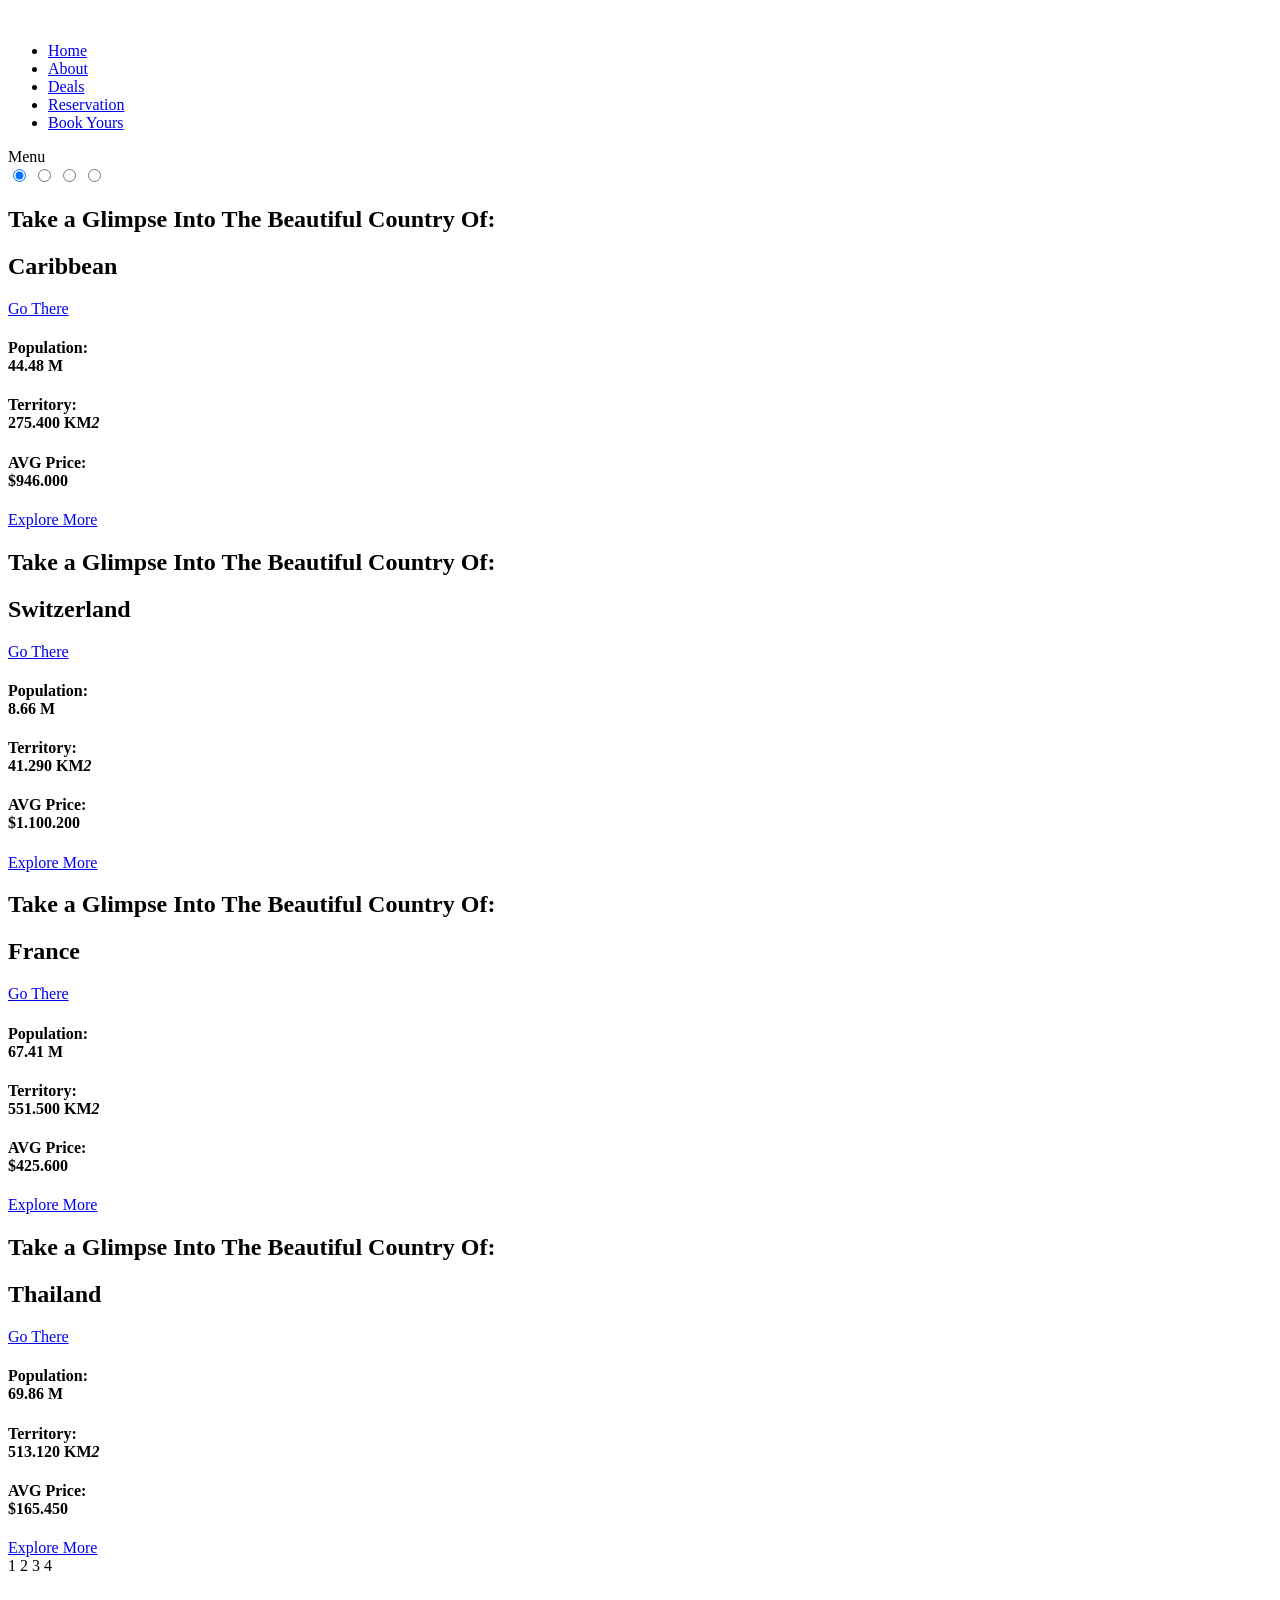
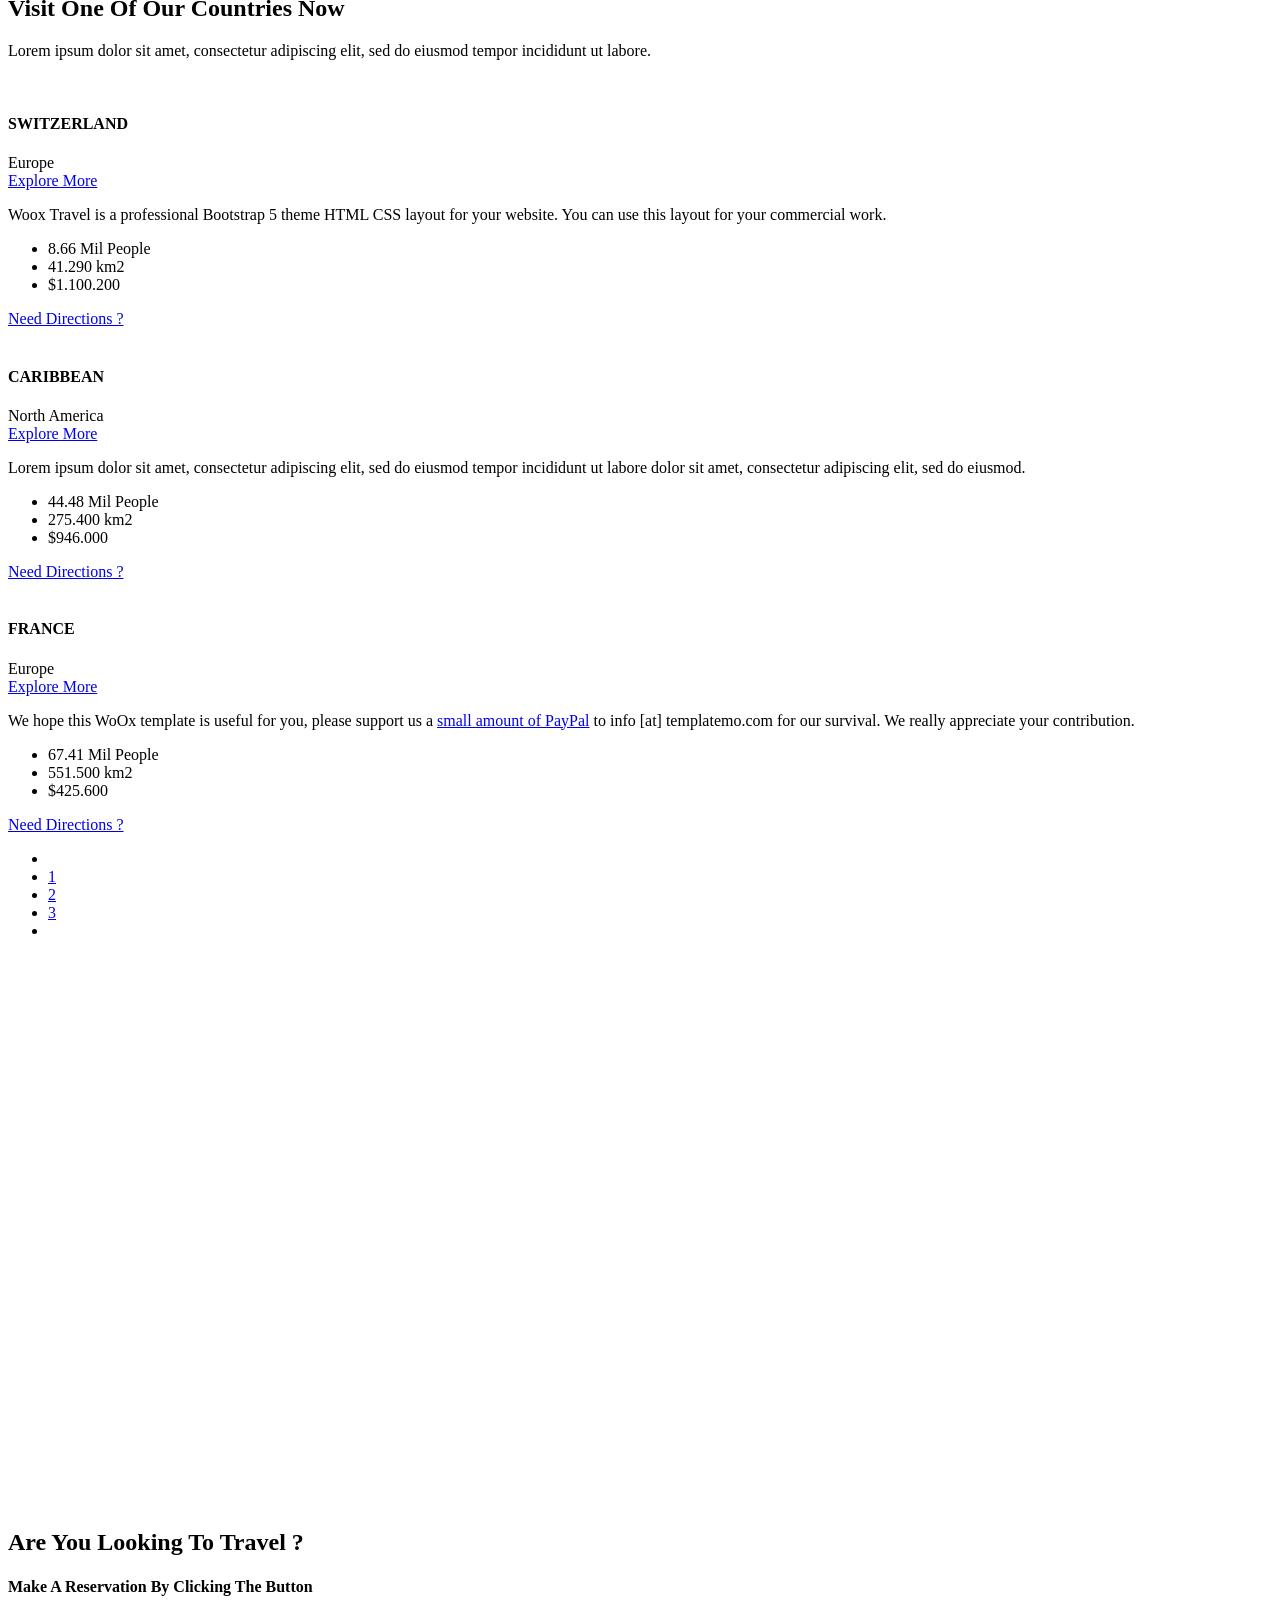
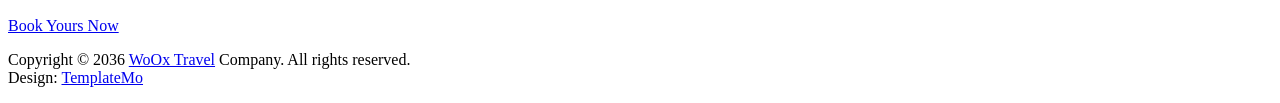
==== index.html @ 887ef24f "Add files via upload" ====
<!DOCTYPE html>
<html lang="en">

  <head>

    <meta charset="utf-8">
    <meta name="viewport" content="width=device-width, initial-scale=1, shrink-to-fit=no">

    <link href="https://fonts.googleapis.com/css2?family=Poppins:wght@100;200;300;400;500;600;700;800;900&display=swap" rel="stylesheet">

    <title>WoOx Travel Bootstrap 5 Theme</title>

    <!-- Bootstrap core CSS -->
    <link href="vendor/bootstrap/css/bootstrap.min.css" rel="stylesheet">

    <!-- Additional CSS Files -->
    <link rel="stylesheet" href="assets/css/fontawesome.css">
    <link rel="stylesheet" href="assets/css/templatemo-woox-travel.css">
    <link rel="stylesheet" href="assets/css/owl.css">
    <link rel="stylesheet" href="assets/css/animate.css">
    <link rel="stylesheet"href="https://unpkg.com/swiper@7/swiper-bundle.min.css"/>
<!--

TemplateMo 580 Woox Travel

https://templatemo.com/tm-580-woox-travel

-->

  </head>

<body>

  <!-- ***** Preloader Start ***** -->
  <div id="js-preloader" class="js-preloader">
    <div class="preloader-inner">
      <span class="dot"></span>
      <div class="dots">
        <span></span>
        <span></span>
        <span></span>
      </div>
    </div>
  </div>
  <!-- ***** Preloader End ***** -->

  <!-- ***** Header Area Start ***** -->
  <header class="header-area header-sticky">
    <div class="container">
        <div class="row">
            <div class="col-12">
                <nav class="main-nav">
                    <!-- ***** Logo Start ***** -->
                    <a href="index.html" class="logo">
                        <img src="assets/images/logo.png" alt="">
                    </a>
                    <!-- ***** Logo End ***** -->
                    <!-- ***** Menu Start ***** -->
                    <ul class="nav">
                        <li><a href="index.html" class="active">Home</a></li>
                        <li><a href="about.html">About</a></li>
                        <li><a href="deals.html">Deals</a></li>
                        <li><a href="reservation.html">Reservation</a></li>
                        <li><a href="reservation.html">Book Yours</a></li>
                    </ul>   
                    <a class='menu-trigger'>
                        <span>Menu</span>
                    </a>
                    <!-- ***** Menu End ***** -->
                </nav>
            </div>
        </div>
    </div>
  </header>
  <!-- ***** Header Area End ***** -->

  <!-- ***** Main Banner Area Start ***** -->
  <section id="section-1">
    <div class="content-slider">
      <input type="radio" id="banner1" class="sec-1-input" name="banner" checked>
      <input type="radio" id="banner2" class="sec-1-input" name="banner">
      <input type="radio" id="banner3" class="sec-1-input" name="banner">
      <input type="radio" id="banner4" class="sec-1-input" name="banner">
      <div class="slider">
        <div id="top-banner-1" class="banner">
          <div class="banner-inner-wrapper header-text">
            <div class="main-caption">
              <h2>Take a Glimpse Into The Beautiful Country Of:</h2>
              <h1>Caribbean</h1>
              <div class="border-button"><a href="about.html">Go There</a></div>
            </div>
            <div class="container">
              <div class="row">
                <div class="col-lg-12">
                  <div class="more-info">
                    <div class="row">
                      <div class="col-lg-3 col-sm-6 col-6">
                        <i class="fa fa-user"></i>
                        <h4><span>Population:</span><br>44.48 M</h4>
                      </div>
                      <div class="col-lg-3 col-sm-6 col-6">
                        <i class="fa fa-globe"></i>
                        <h4><span>Territory:</span><br>275.400 KM<em>2</em></h4>
                      </div>
                      <div class="col-lg-3 col-sm-6 col-6">
                        <i class="fa fa-home"></i>
                        <h4><span>AVG Price:</span><br>$946.000</h4>
                      </div>
                      <div class="col-lg-3 col-sm-6 col-6">
                        <div class="main-button">
                          <a href="about.html">Explore More</a>
                        </div>
                      </div>
                    </div>
                  </div>
                </div>
              </div>
            </div>
          </div>
        </div>
        <div id="top-banner-2" class="banner">
          <div class="banner-inner-wrapper header-text">
            <div class="main-caption">
              <h2>Take a Glimpse Into The Beautiful Country Of:</h2>
              <h1>Switzerland</h1>
              <div class="border-button"><a href="about.html">Go There</a></div>
            </div>
            <div class="container">
              <div class="row">
                <div class="col-lg-12">
                  <div class="more-info">
                    <div class="row">
                      <div class="col-lg-3 col-sm-6 col-6">
                        <i class="fa fa-user"></i>
                        <h4><span>Population:</span><br>8.66 M</h4>
                      </div>
                      <div class="col-lg-3 col-sm-6 col-6">
                        <i class="fa fa-globe"></i>
                        <h4><span>Territory:</span><br>41.290 KM<em>2</em></h4>
                      </div>
                      <div class="col-lg-3 col-sm-6 col-6">
                        <i class="fa fa-home"></i>
                        <h4><span>AVG Price:</span><br>$1.100.200</h4>
                      </div>
                      <div class="col-lg-3 col-sm-6 col-6">
                        <div class="main-button">
                          <a href="about.html">Explore More</a>
                        </div>
                      </div>
                    </div>
                  </div>
                </div>
              </div>
            </div>
          </div>
        </div>
        <div id="top-banner-3" class="banner">
          <div class="banner-inner-wrapper header-text">
            <div class="main-caption">
              <h2>Take a Glimpse Into The Beautiful Country Of:</h2>
              <h1>France</h1>
              <div class="border-button"><a href="about.html">Go There</a></div>
            </div>
            <div class="container">
              <div class="row">
                <div class="col-lg-12">
                  <div class="more-info">
                    <div class="row">
                      <div class="col-lg-3 col-sm-6 col-6">
                        <i class="fa fa-user"></i>
                        <h4><span>Population:</span><br>67.41 M</h4>
                      </div>
                      <div class="col-lg-3 col-sm-6 col-6">
                        <i class="fa fa-globe"></i>
                        <h4><span>Territory:</span><br>551.500 KM<em>2</em></h4>
                      </div>
                      <div class="col-lg-3 col-sm-6 col-6">
                        <i class="fa fa-home"></i>
                        <h4><span>AVG Price:</span><br>$425.600</h4>
                      </div>
                      <div class="col-lg-3 col-sm-6 col-6">
                        <div class="main-button">
                          <a href="about.html">Explore More</a>
                        </div>
                      </div>
                    </div>
                  </div>
                </div>
              </div>
            </div>
          </div>
        </div>
        <div id="top-banner-4" class="banner">
          <div class="banner-inner-wrapper header-text">
            <div class="main-caption">
              <h2>Take a Glimpse Into The Beautiful Country Of:</h2>
              <h1>Thailand</h1>
              <div class="border-button"><a href="about.html">Go There</a></div>
            </div>
            <div class="container">
              <div class="row">
                <div class="col-lg-12">
                  <div class="more-info">
                    <div class="row">
                      <div class="col-lg-3 col-sm-6 col-6">
                        <i class="fa fa-user"></i>
                        <h4><span>Population:</span><br>69.86 M</h4>
                      </div>
                      <div class="col-lg-3 col-sm-6 col-6">
                        <i class="fa fa-globe"></i>
                        <h4><span>Territory:</span><br>513.120 KM<em>2</em></h4>
                      </div>
                      <div class="col-lg-3 col-sm-6 col-6">
                        <i class="fa fa-home"></i>
                        <h4><span>AVG Price:</span><br>$165.450</h4>
                      </div>
                      <div class="col-lg-3 col-sm-6 col-6">
                        <div class="main-button">
                          <a href="about.html">Explore More</a>
                        </div>
                      </div>
                    </div>
                  </div>
                </div>
              </div>
            </div>
          </div>
        </div>
      </div>
      <nav>
        <div class="controls">
          <label for="banner1"><span class="progressbar"><span class="progressbar-fill"></span></span><span class="text">1</span></label>
          <label for="banner2"><span class="progressbar"><span class="progressbar-fill"></span></span><span class="text">2</span></label>
          <label for="banner3"><span class="progressbar"><span class="progressbar-fill"></span></span><span class="text">3</span></label>
          <label for="banner4"><span class="progressbar"><span class="progressbar-fill"></span></span><span class="text">4</span></label>
        </div>
      </nav>
    </div>
  </section>
  <!-- ***** Main Banner Area End ***** -->
  
  <div class="visit-country">
    <div class="container">
      <div class="row">
        <div class="col-lg-5">
          <div class="section-heading">
            <h2>Visit One Of Our Countries Now</h2>
            <p>Lorem ipsum dolor sit amet, consectetur adipiscing elit, sed do eiusmod tempor incididunt ut labore.</p>
          </div>
        </div>
      </div>
      <div class="row">
        <div class="col-lg-8">
          <div class="items">
            <div class="row">
              <div class="col-lg-12">
                <div class="item">
                  <div class="row">
                    <div class="col-lg-4 col-sm-5">
                      <div class="image">
                        <img src="assets/images/country-01.jpg" alt="">
                      </div>
                    </div>
                    <div class="col-lg-8 col-sm-7">
                      <div class="right-content">
                        <h4>SWITZERLAND</h4>
                        <span>Europe</span>
                        <div class="main-button">
                          <a href="about.html">Explore More</a>
                        </div>
                        <p>Woox Travel is a professional Bootstrap 5 theme HTML CSS layout for your website. You can use this layout for your commercial work.</p>
                        <ul class="info">
                          <li><i class="fa fa-user"></i> 8.66 Mil People</li>
                          <li><i class="fa fa-globe"></i> 41.290 km2</li>
                          <li><i class="fa fa-home"></i> $1.100.200</li>
                        </ul>
                        <div class="text-button">
                          <a href="about.html">Need Directions ? <i class="fa fa-arrow-right"></i></a>
                        </div>
                      </div>
                    </div>
                  </div>
                </div>
              </div>
              <div class="col-lg-12">
                <div class="item">
                  <div class="row">
                    <div class="col-lg-4 col-sm-5">
                      <div class="image">
                        <img src="assets/images/country-02.jpg" alt="">
                      </div>
                    </div>
                    <div class="col-lg-8 col-sm-7">
                      <div class="right-content">
                        <h4>CARIBBEAN</h4>
                        <span>North America</span>
                        <div class="main-button">
                          <a href="about.html">Explore More</a>
                        </div>
                        <p>Lorem ipsum dolor sit amet, consectetur adipiscing elit, sed do eiusmod tempor incididunt ut labore dolor sit amet, consectetur adipiscing elit, sed do eiusmod.</p>
                        <ul class="info">
                          <li><i class="fa fa-user"></i> 44.48 Mil People</li>
                          <li><i class="fa fa-globe"></i> 275.400 km2</li>
                          <li><i class="fa fa-home"></i> $946.000</li>
                        </ul>
                        <div class="text-button">
                          <a href="about.html">Need Directions ? <i class="fa fa-arrow-right"></i></a>
                        </div>
                      </div>
                    </div>
                  </div>
                </div>
              </div>
              <div class="col-lg-12">
                <div class="item last-item">
                  <div class="row">
                    <div class="col-lg-4 col-sm-5">
                      <div class="image">
                        <img src="assets/images/country-03.jpg" alt="">
                      </div>
                    </div>
                    <div class="col-lg-8 col-sm-7">
                      <div class="right-content">
                        <h4>FRANCE</h4>
                        <span>Europe</span>
                        <div class="main-button">
                          <a href="about.html">Explore More</a>
                        </div>
                        <p>We hope this WoOx template is useful for you, please support us a <a href="https://paypal.me/templatemo" target="_blank">small amount of PayPal</a> to info [at] templatemo.com for our survival. We really appreciate your contribution.</p>
                        <ul class="info">
                          <li><i class="fa fa-user"></i> 67.41 Mil People</li>
                          <li><i class="fa fa-globe"></i> 551.500 km2</li>
                          <li><i class="fa fa-home"></i> $425.600</li>
                        </ul>
                        <div class="text-button">
                          <a href="about.html">Need Directions ? <i class="fa fa-arrow-right"></i></a>
                        </div>
                      </div>
                    </div>
                  </div>
                </div>
              </div>
              <div class="col-lg-12">
                <ul class="page-numbers">
                  <li><a href="#"><i class="fa fa-arrow-left"></i></a></li>
                  <li><a href="#">1</a></li>
                  <li class="active"><a href="#">2</a></li>
                  <li><a href="#">3</a></li>
                  <li><a href="#"><i class="fa fa-arrow-right"></i></a></li>
                </ul>
              </div>
            </div>
          </div>
        </div>
        <div class="col-lg-4">
          <div class="side-bar-map">
            <div class="row">
              <div class="col-lg-12">
                <div id="map">
                  <iframe src="https://www.google.com/maps/embed?pb=!1m18!1m12!1m3!1d12469.776493332698!2d-80.14036379941481!3d25.907788681148624!2m3!1f357.26927939317244!2f20.870722720054623!3f0!3m2!1i1024!2i768!4f35!3m3!1m2!1s0x88d9add4b4ac788f%3A0xe77469d09480fcdb!2sSunny%20Isles%20Beach!5e1!3m2!1sen!2sth!4v1642869952544!5m2!1sen!2sth" width="100%" height="550px" frameborder="0" style="border:0; border-radius: 23px; " allowfullscreen=""></iframe>
                </div>
              </div>
            </div>
          </div>
        </div>
      </div>
    </div>
  </div>

  <div class="call-to-action">
    <div class="container">
      <div class="row">
        <div class="col-lg-8">
          <h2>Are You Looking To Travel ?</h2>
          <h4>Make A Reservation By Clicking The Button</h4>
        </div>
        <div class="col-lg-4">
          <div class="border-button">
            <a href="reservation.html">Book Yours Now</a>
          </div>
        </div>
      </div>
    </div>
  </div>

  <footer>
    <div class="container">
      <div class="row">
        <div class="col-lg-12">
          <p>Copyright © 2036 <a href="#">WoOx Travel</a> Company. All rights reserved. 
          <br>Design: <a href="https://templatemo.com" target="_blank" title="free CSS templates">TemplateMo</a></p>
        </div>
      </div>
    </div>
  </footer>


  <!-- Scripts -->
  <!-- Bootstrap core JavaScript -->
  <script src="vendor/jquery/jquery.min.js"></script>
  <script src="vendor/bootstrap/js/bootstrap.min.js"></script>

  <script src="assets/js/isotope.min.js"></script>
  <script src="assets/js/owl-carousel.js"></script>
  <script src="assets/js/wow.js"></script>
  <script src="assets/js/tabs.js"></script>
  <script src="assets/js/popup.js"></script>
  <script src="assets/js/custom.js"></script>

  <script>
    function bannerSwitcher() {
      next = $('.sec-1-input').filter(':checked').next('.sec-1-input');
      if (next.length) next.prop('checked', true);
      else $('.sec-1-input').first().prop('checked', true);
    }

    var bannerTimer = setInterval(bannerSwitcher, 5000);

    $('nav .controls label').click(function() {
      clearInterval(bannerTimer);
      bannerTimer = setInterval(bannerSwitcher, 5000)
    });
  </script>

  </body>

</html>
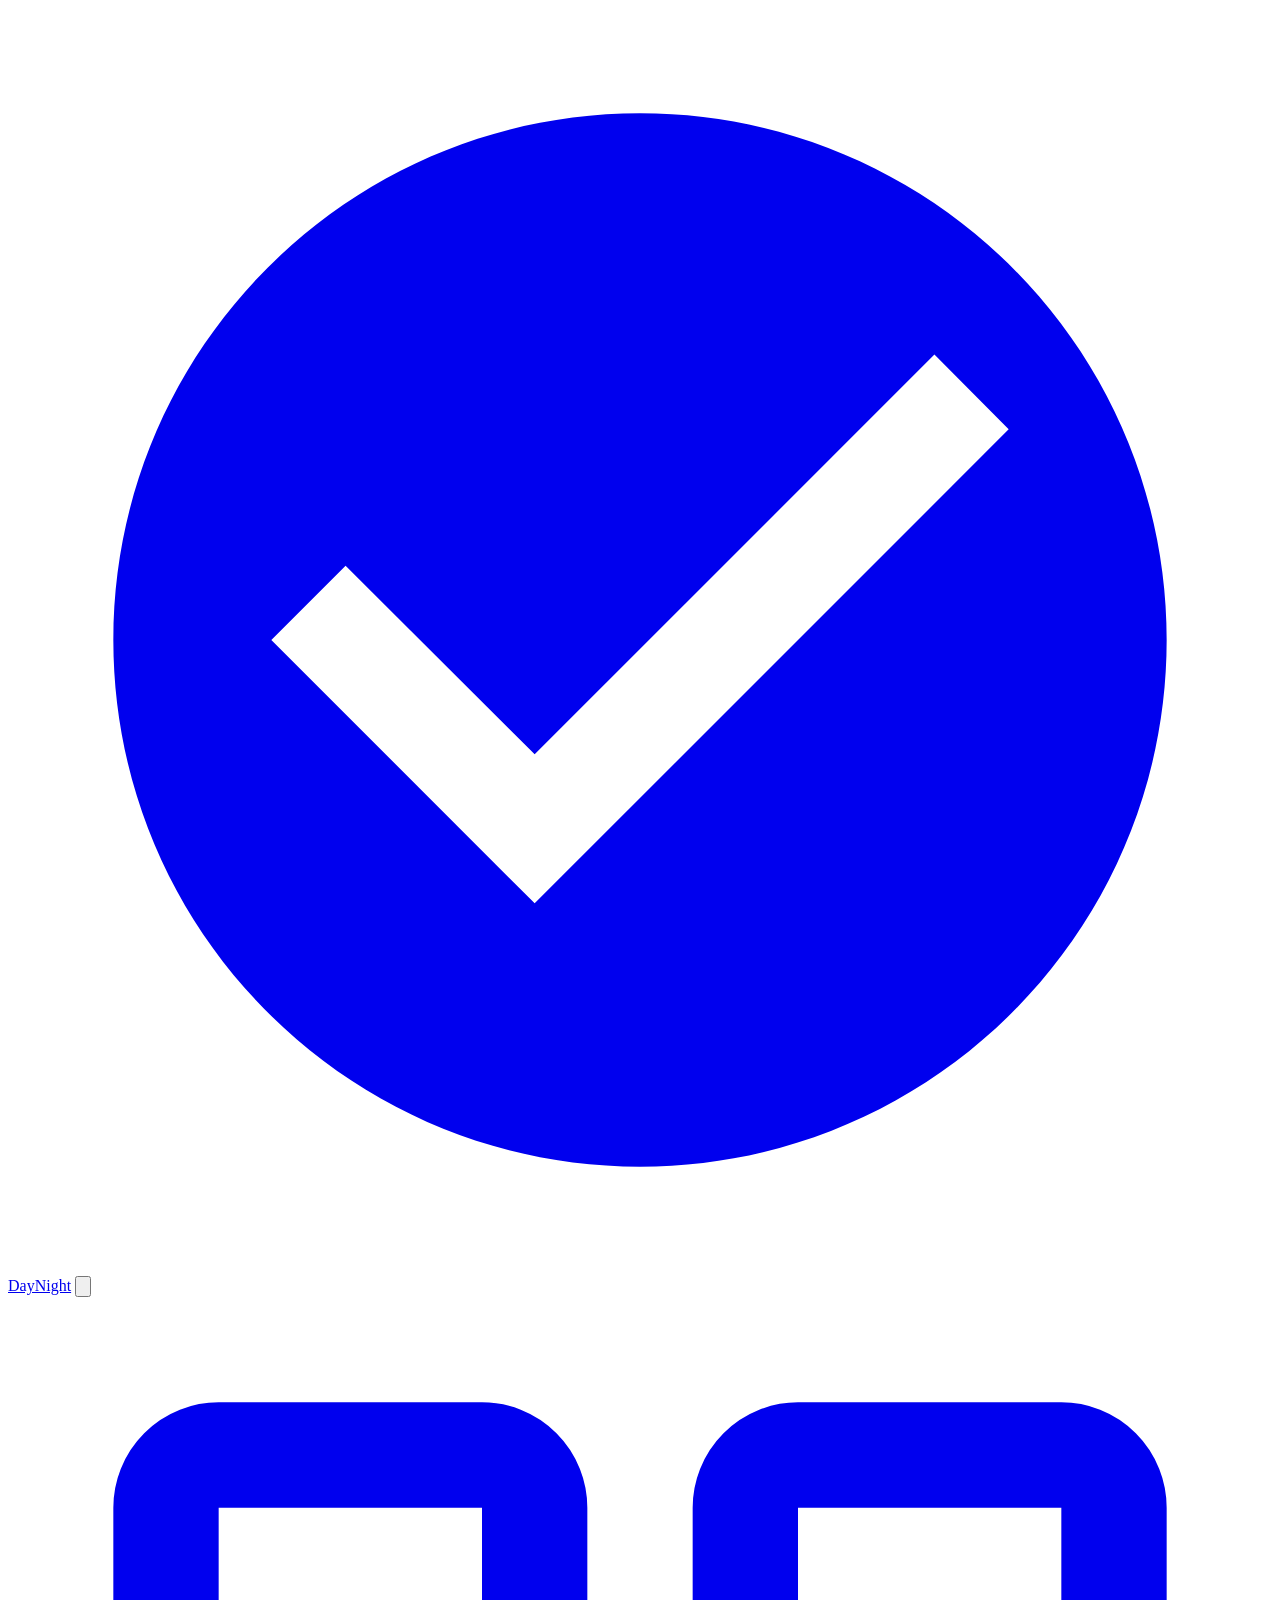
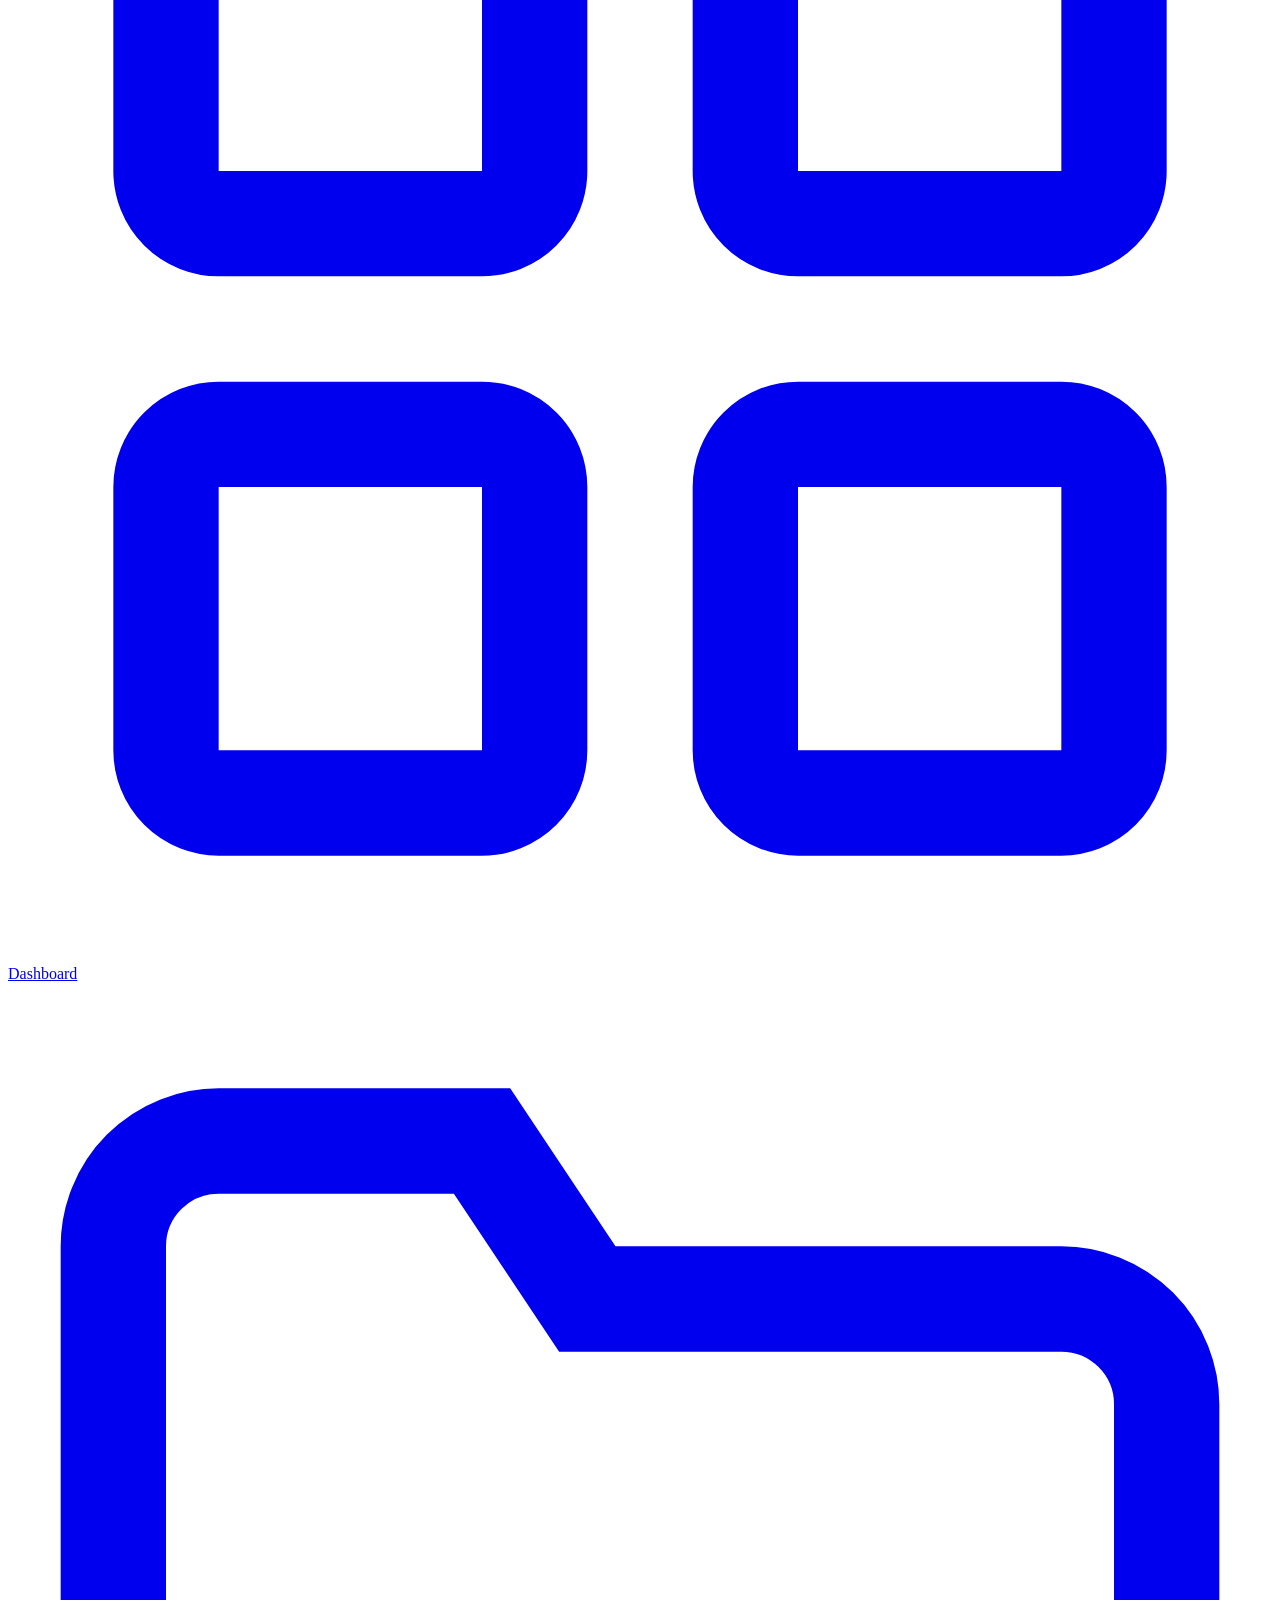
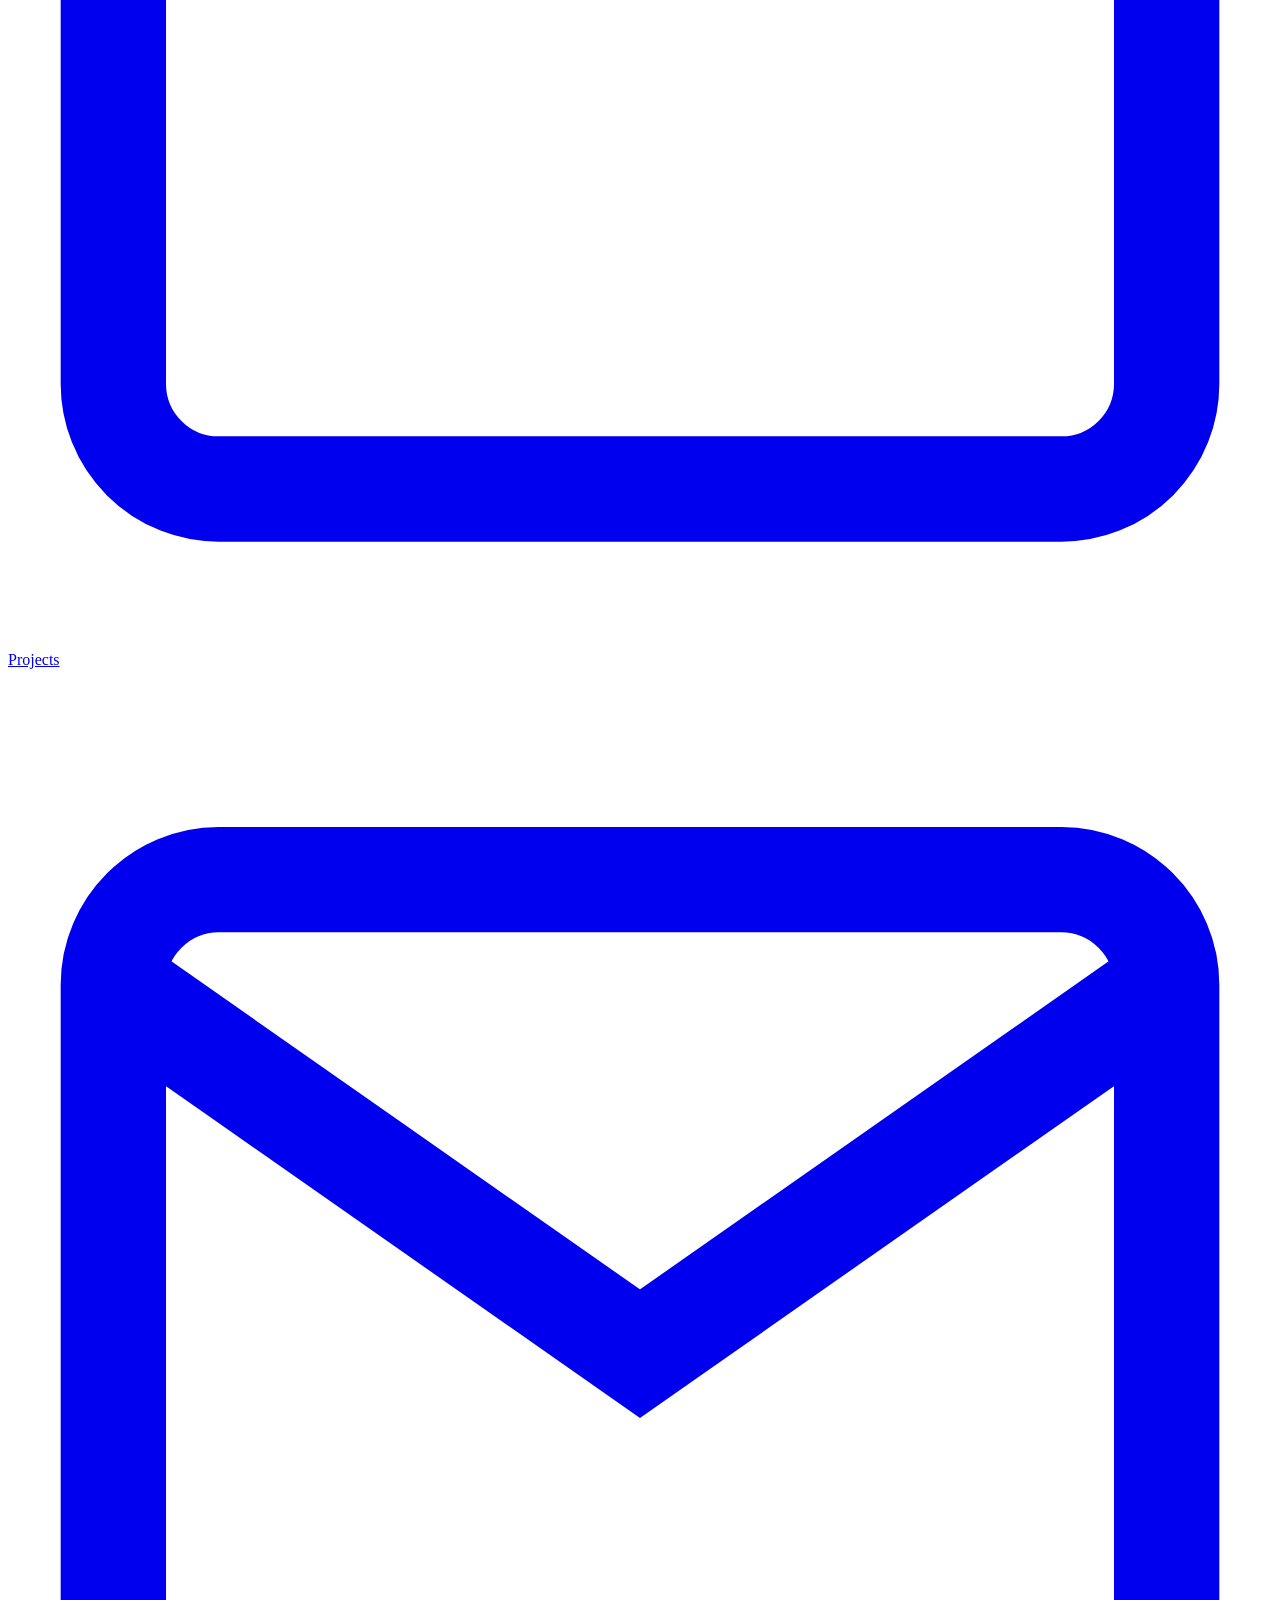
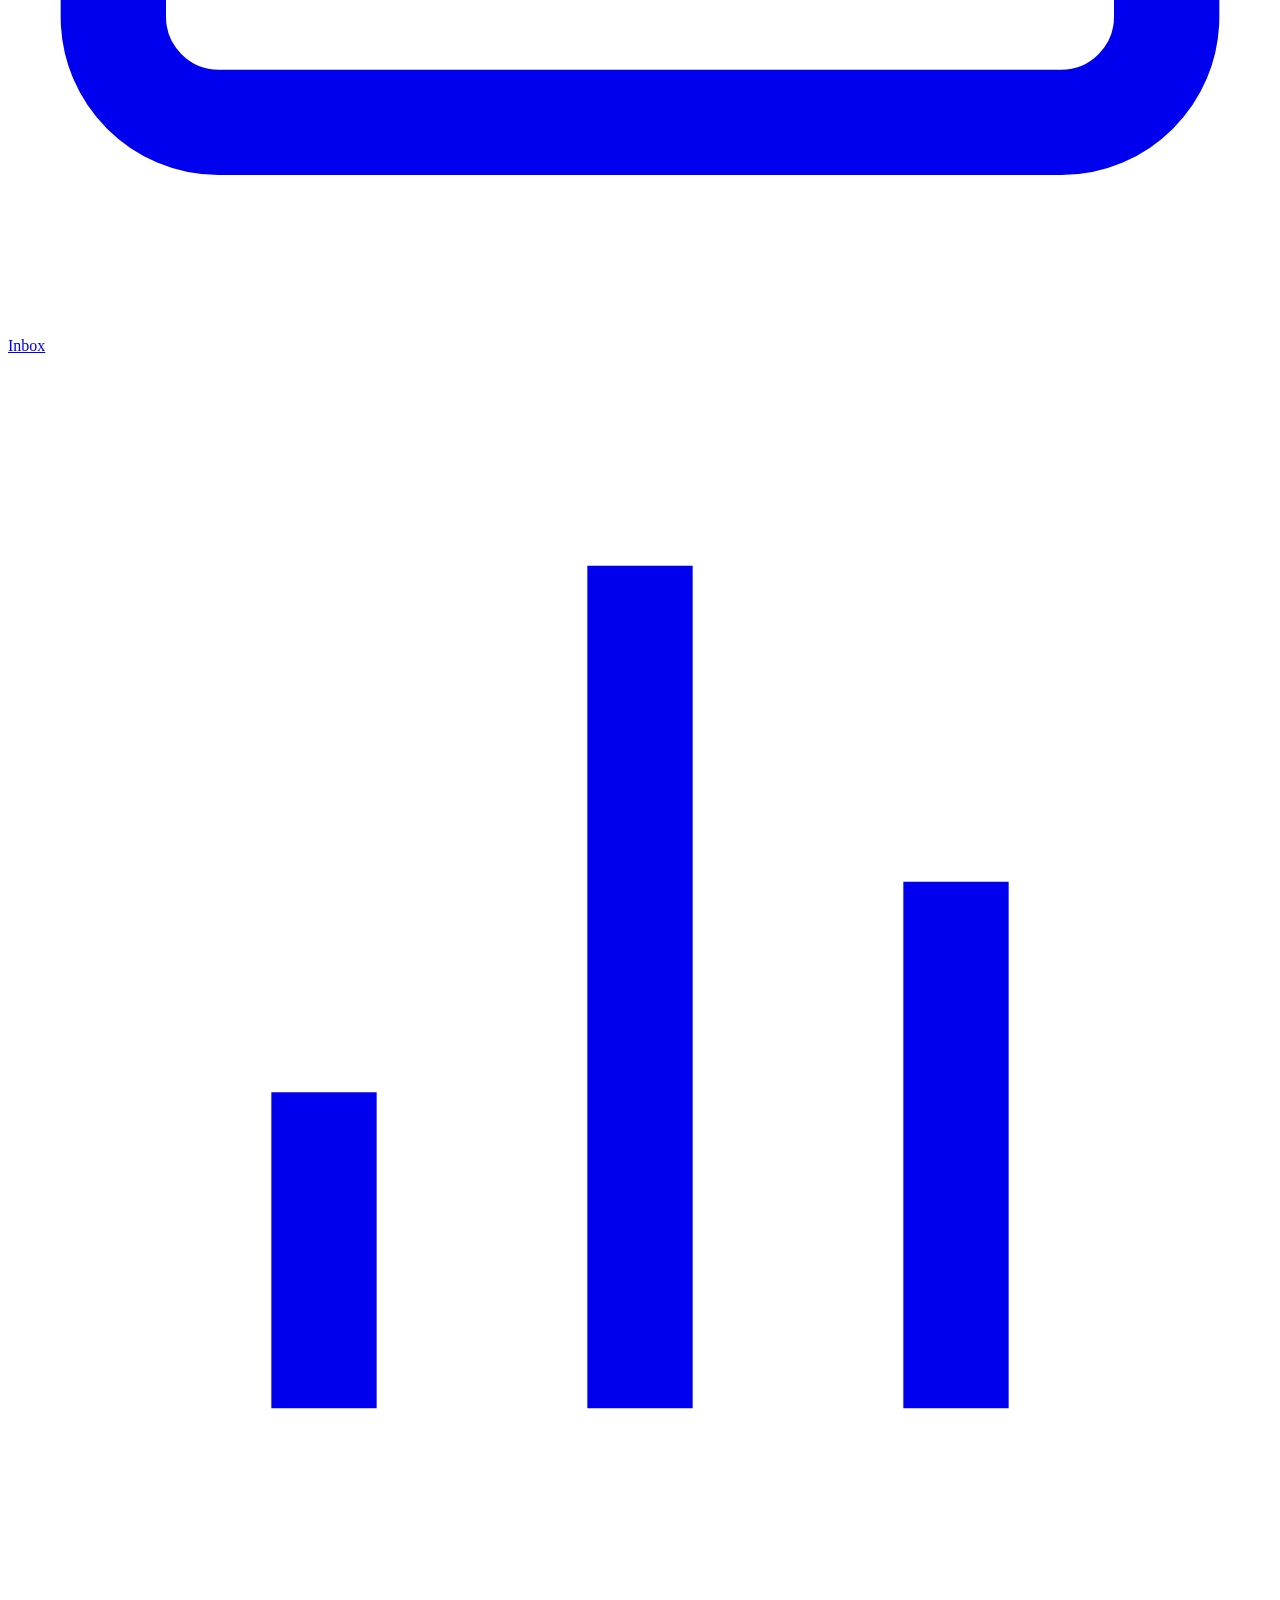
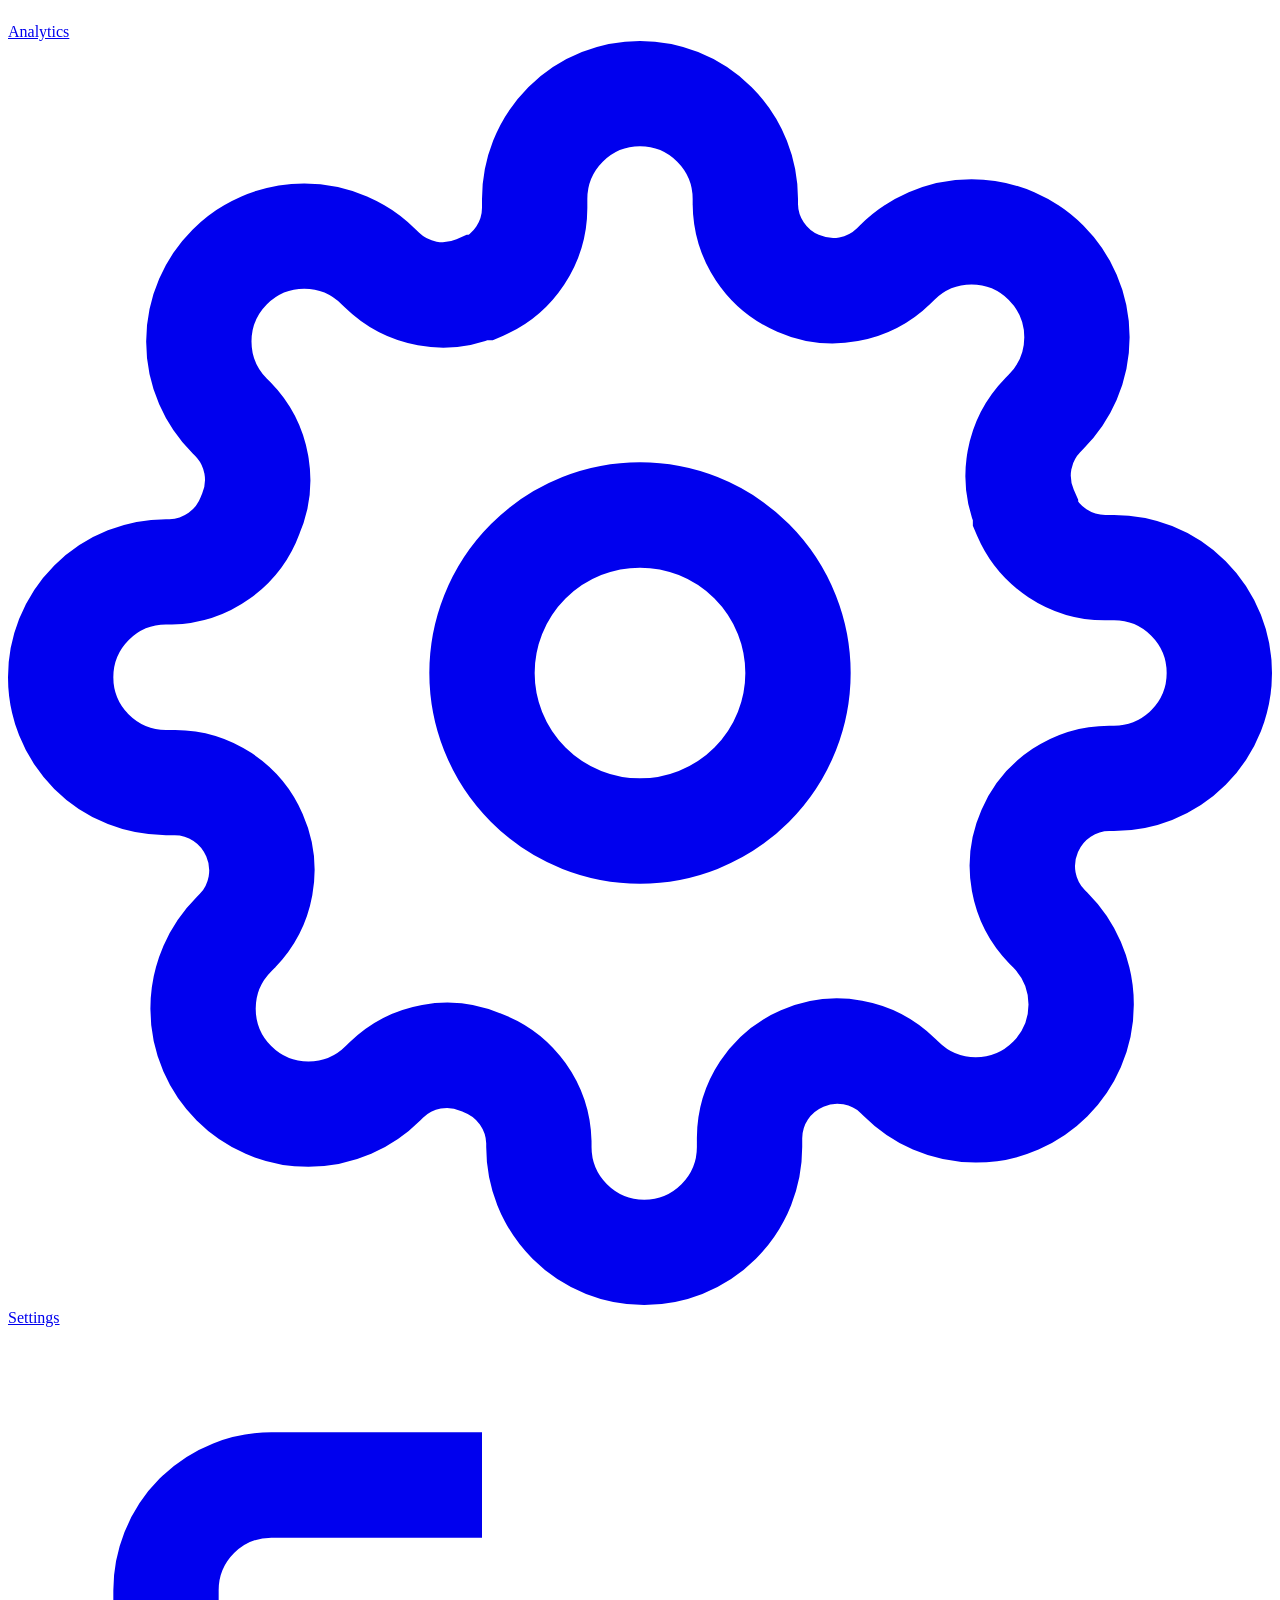
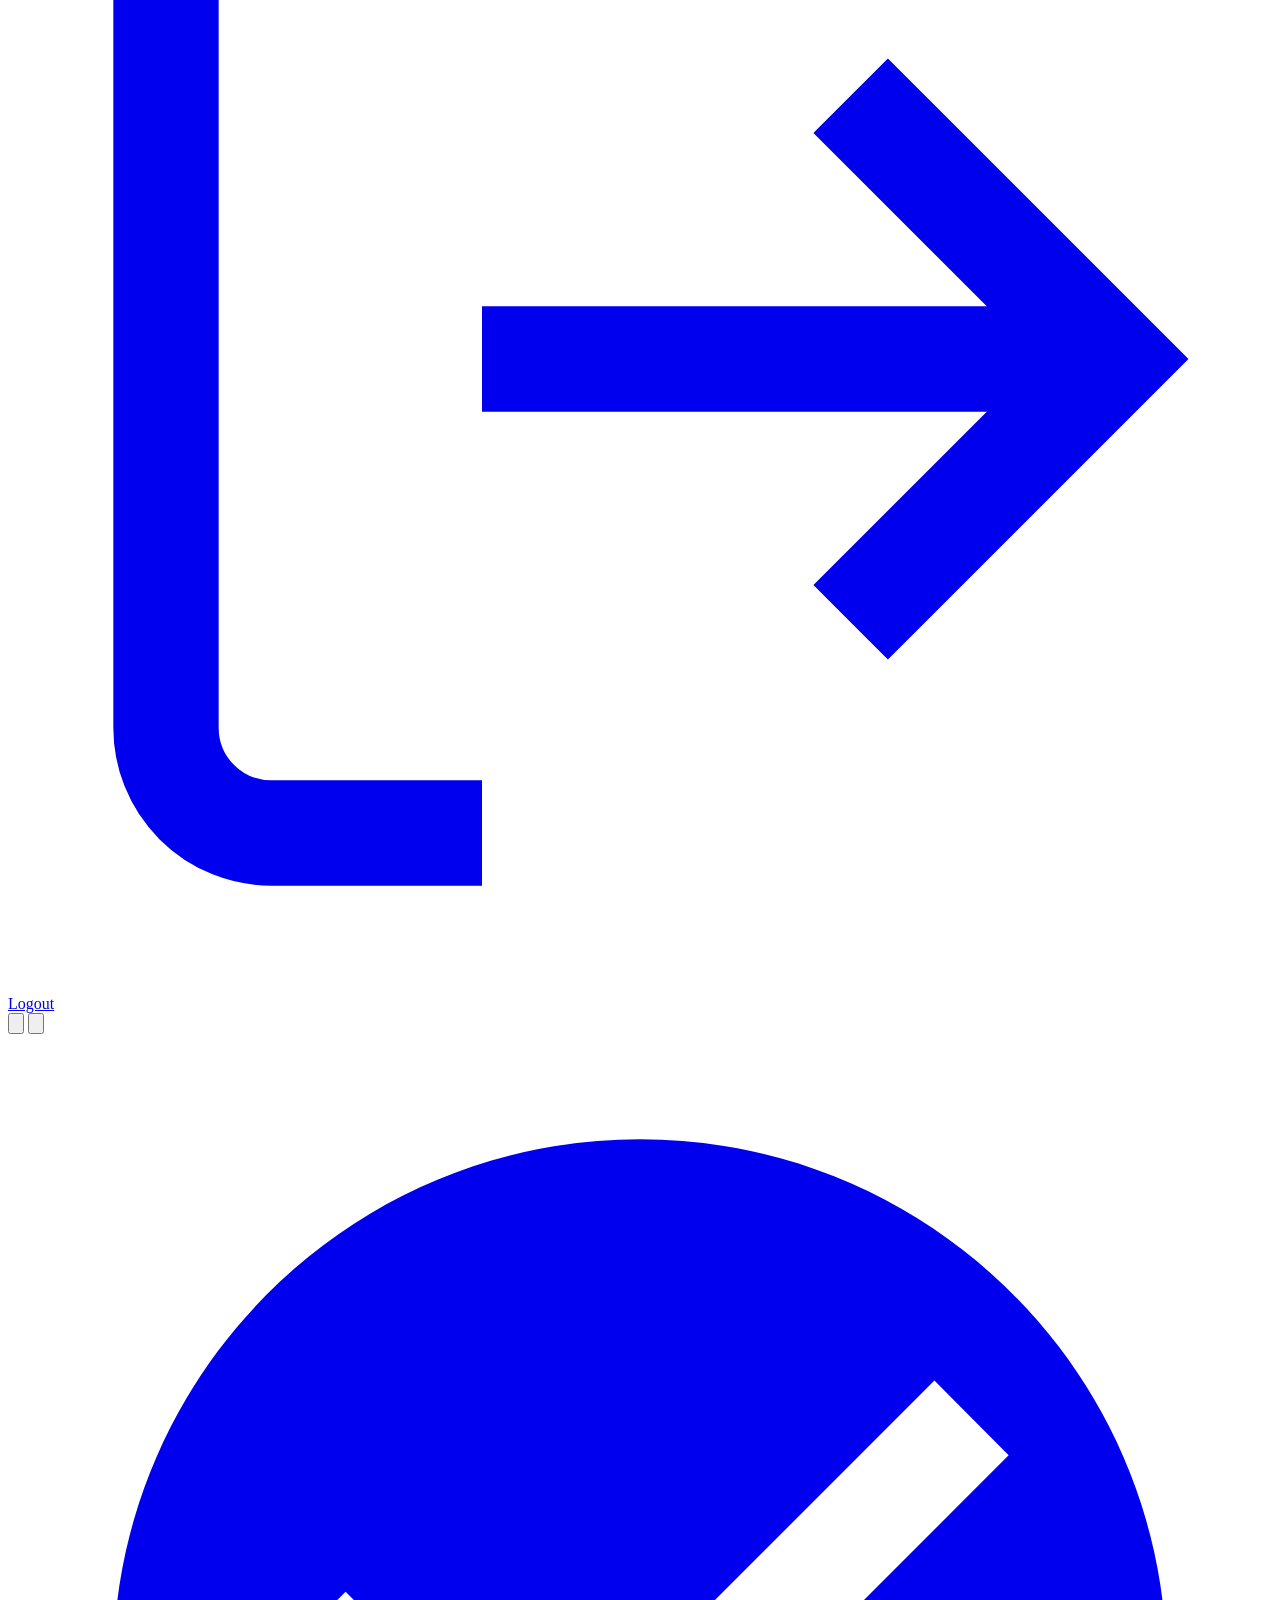
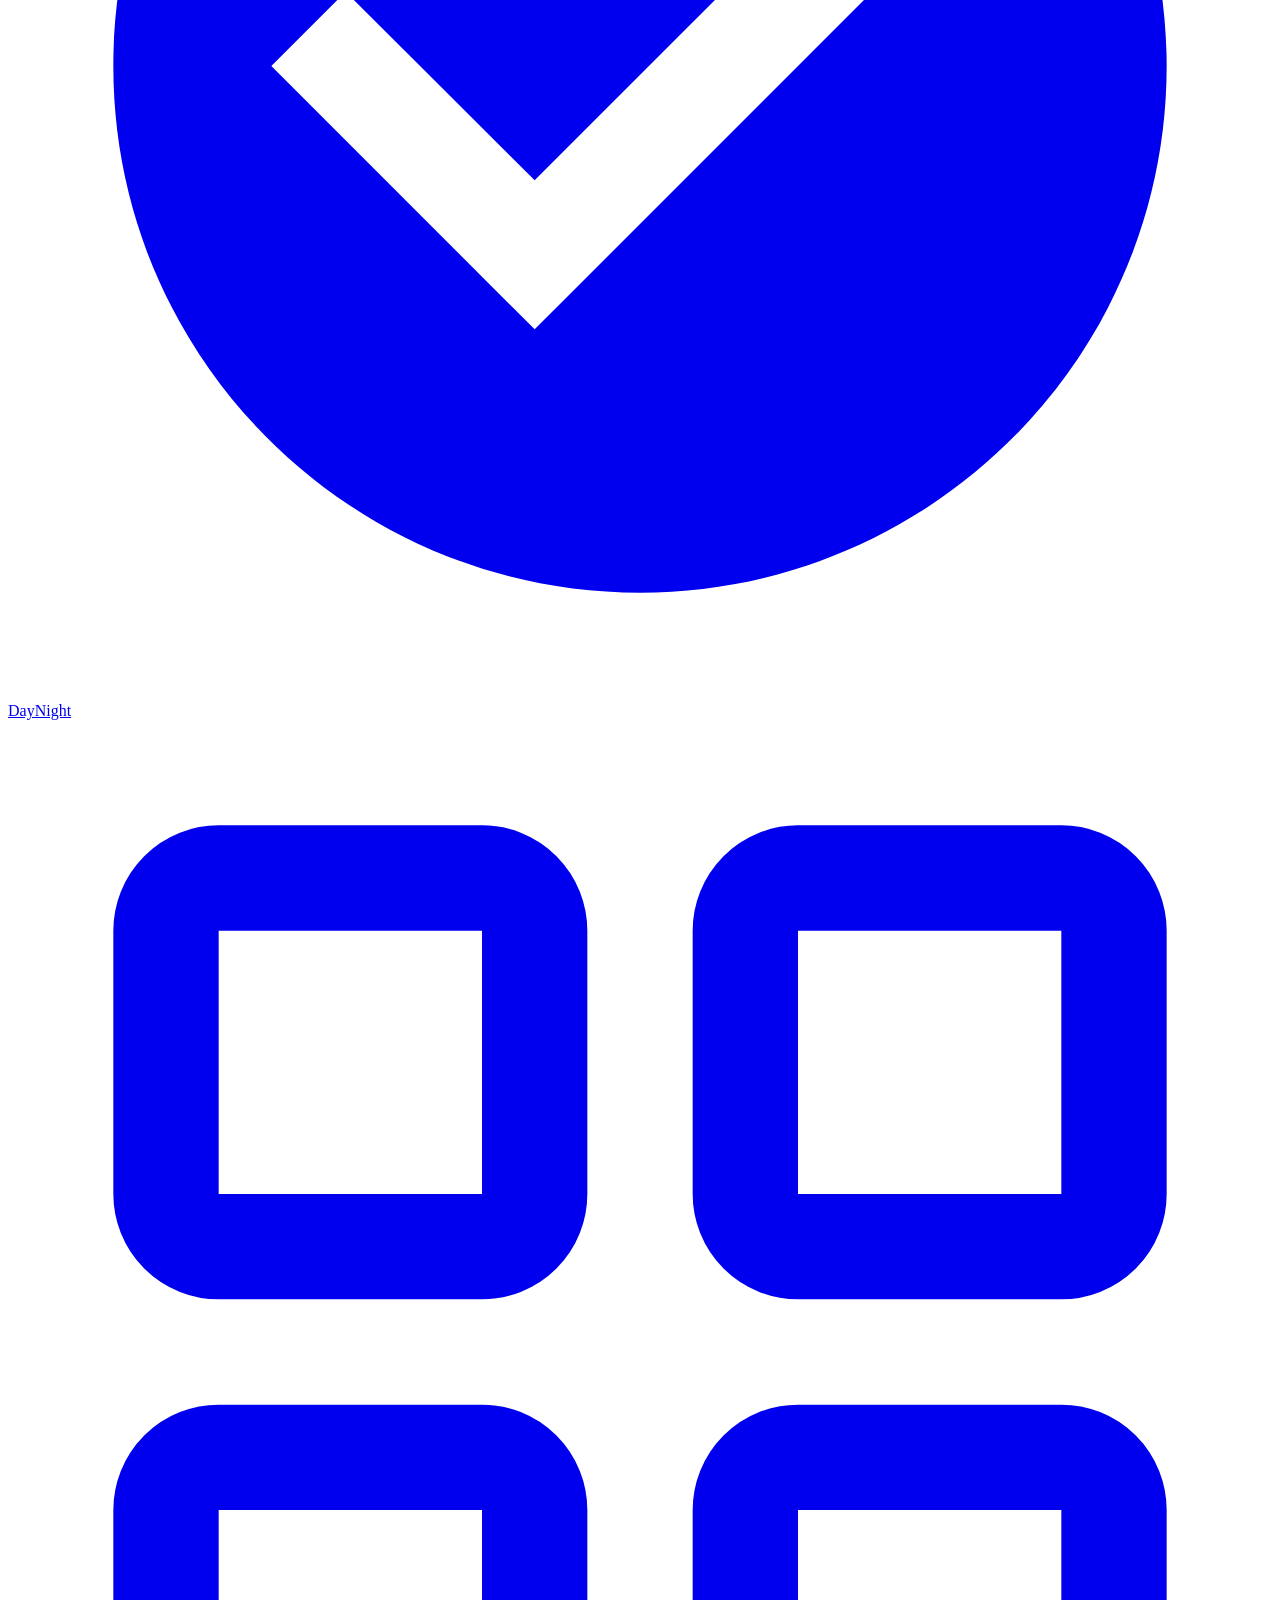
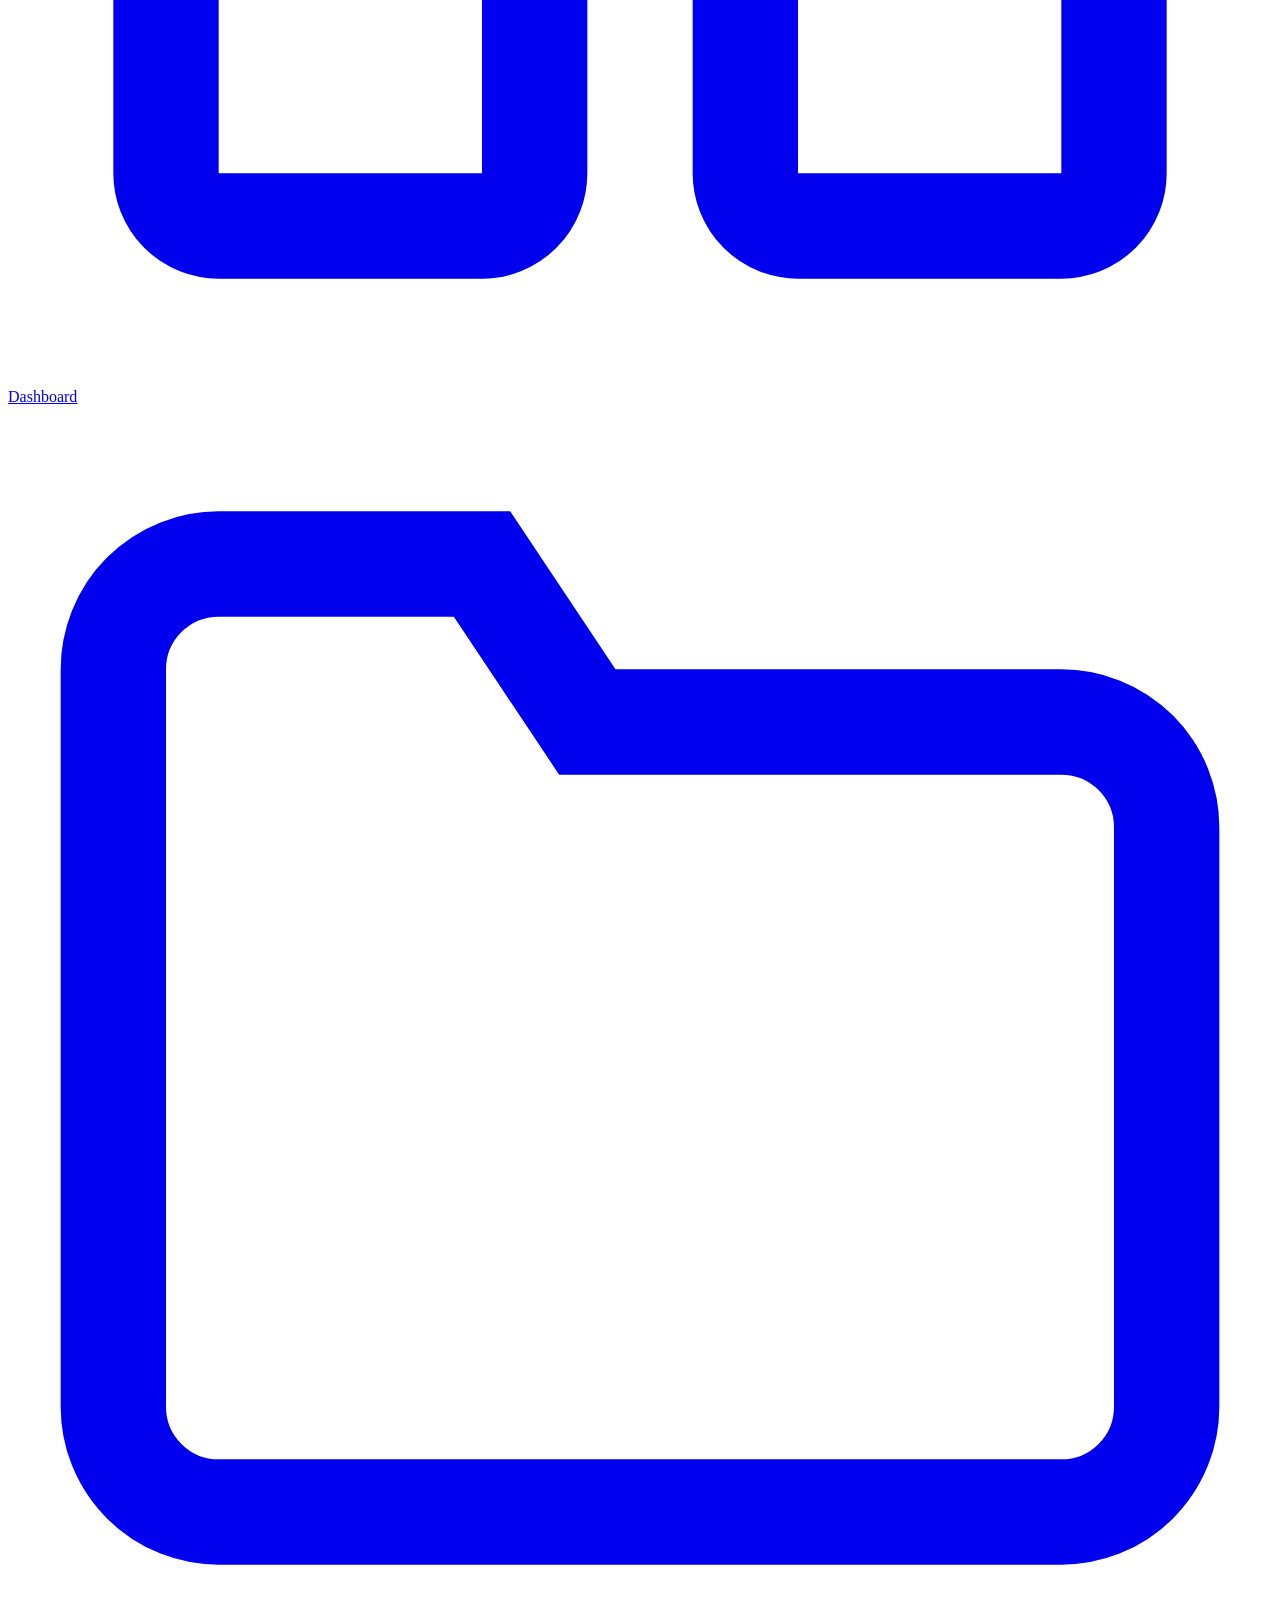
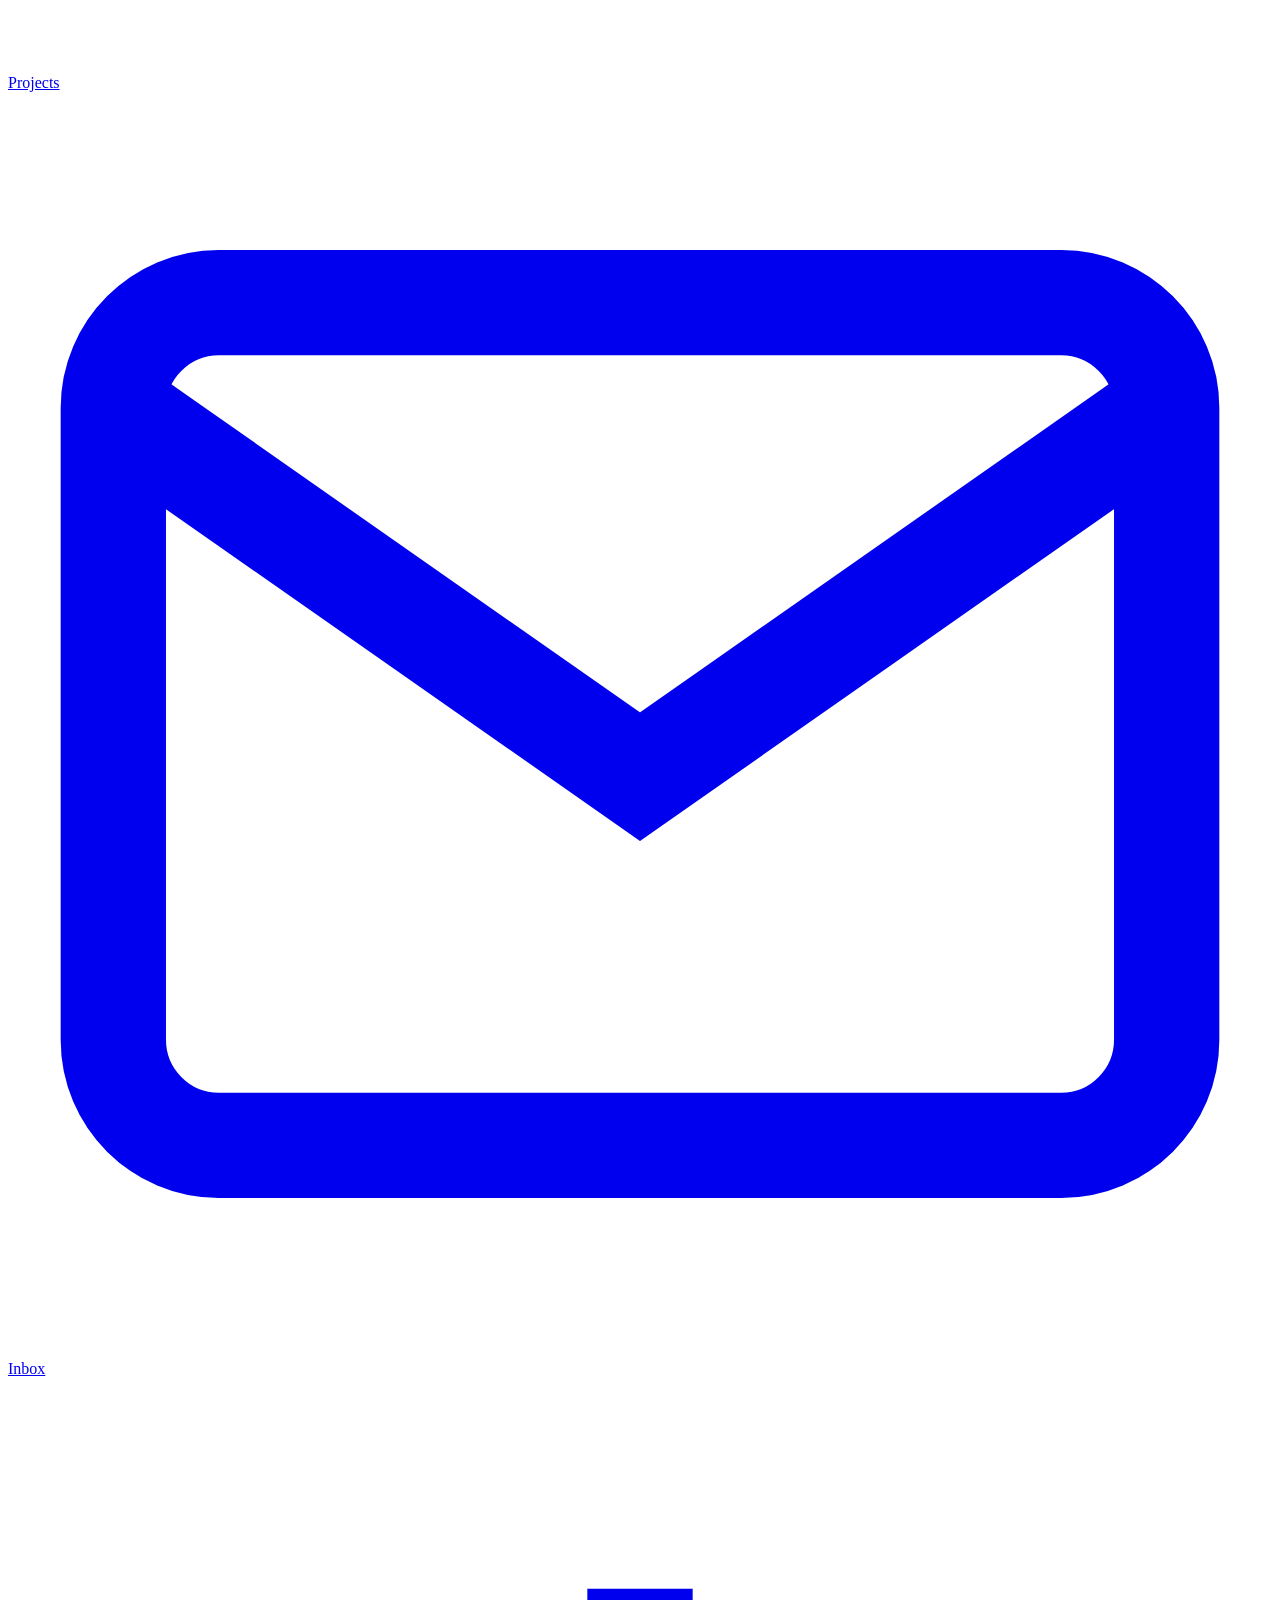
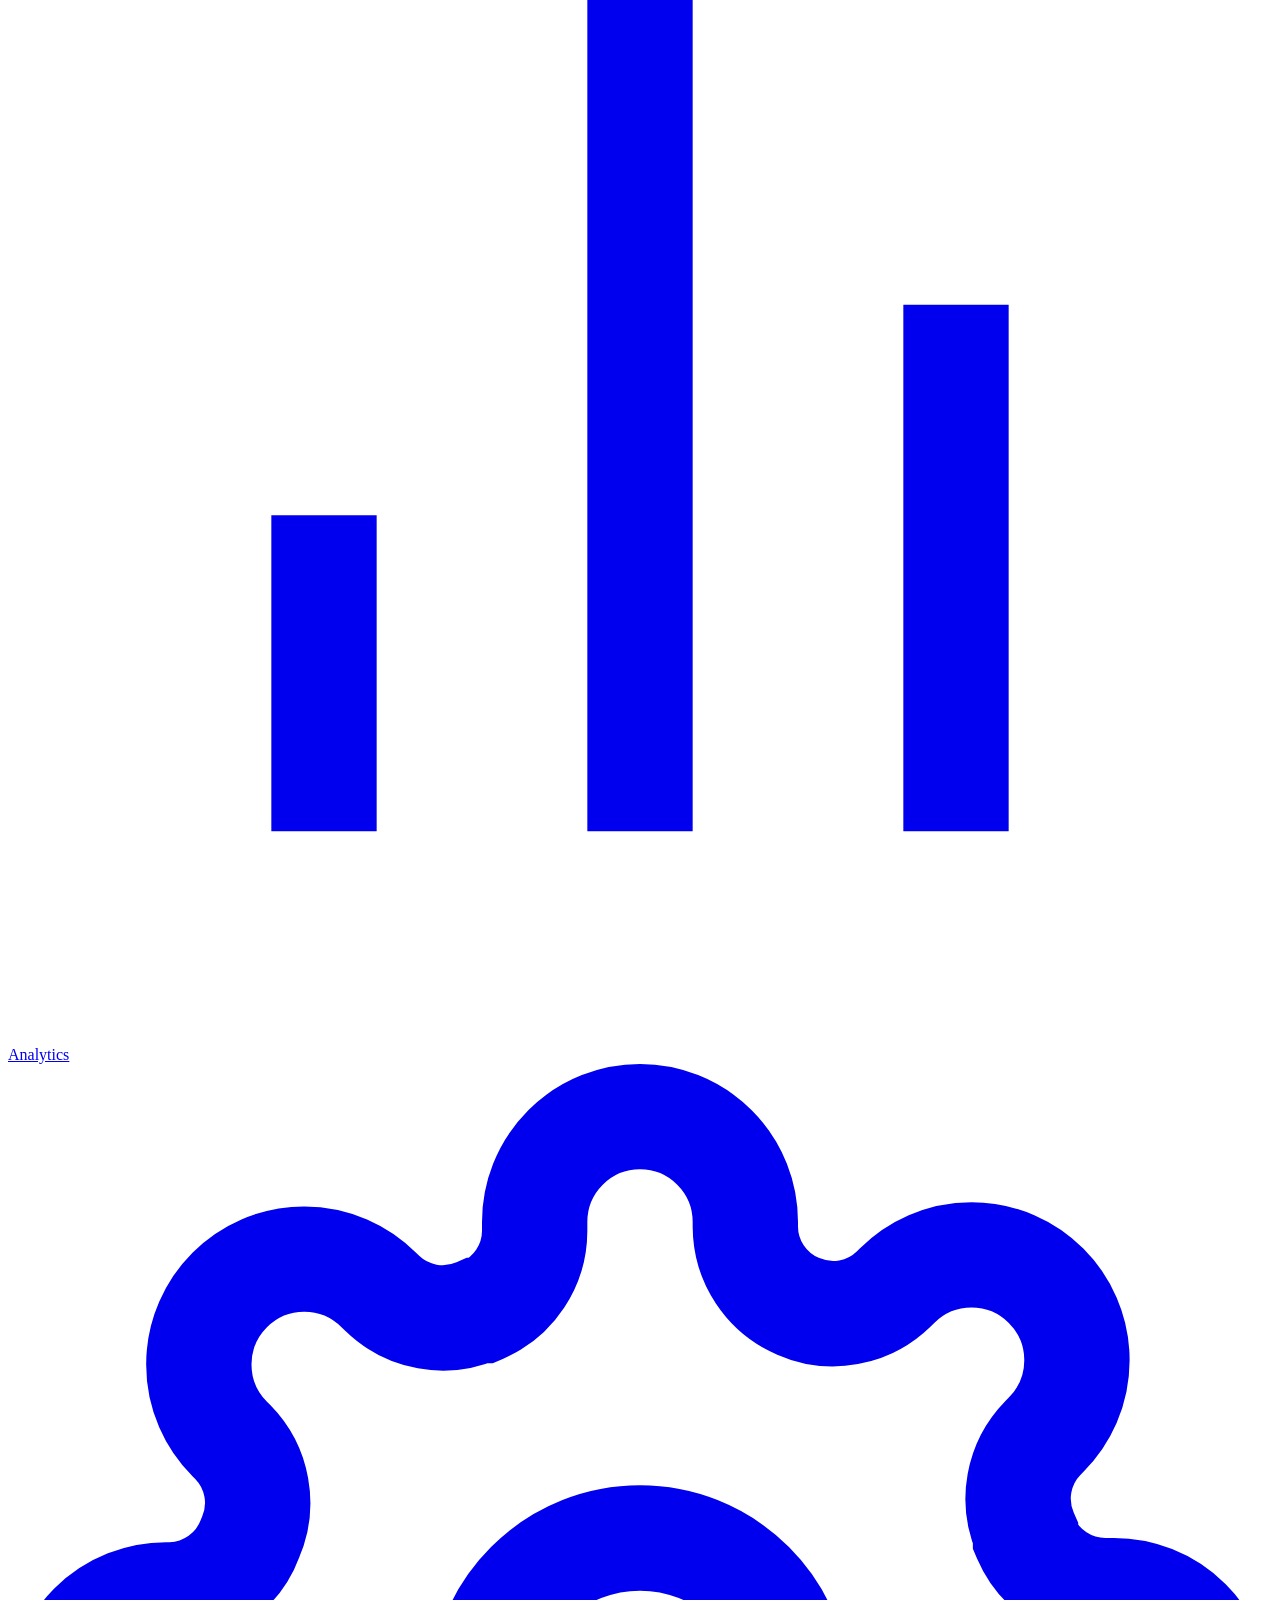
==== commit d6f2f6ac: "Add files via upload" ====
--- a/index.html
+++ b/index.html
@@ -1,427 +1,174 @@
 <!DOCTYPE html>
 <html lang="en">
+<head>
+    <meta charset="UTF-8">
+    <meta name="viewport" content="width=device-width, initial-scale=1.0">
+    <title>Inbox - DayNight Admin</title>
+    <script>if(localStorage.getItem("daynight-theme")==="carbon"){document.documentElement.classList.add("carbon");}</script>
+    <link rel="stylesheet" href="templatemo-daynight-style.css">
+    <!--
 
-  <head>
+TemplateMo 608 DayNight Admin
 
-    <meta charset="utf-8">
-    <meta name="viewport" content="width=device-width, initial-scale=1, shrink-to-fit=no">
-
-    <link href="https://fonts.googleapis.com/css2?family=Poppins:wght@100;200;300;400;500;600;700;800;900&display=swap" rel="stylesheet">
-
-    <title>WoOx Travel Bootstrap 5 Theme</title>
-
-    <!-- Bootstrap core CSS -->
-    <link href="vendor/bootstrap/css/bootstrap.min.css" rel="stylesheet">
-
-    <!-- Additional CSS Files -->
-    <link rel="stylesheet" href="assets/css/fontawesome.css">
-    <link rel="stylesheet" href="assets/css/templatemo-woox-travel.css">
-    <link rel="stylesheet" href="assets/css/owl.css">
-    <link rel="stylesheet" href="assets/css/animate.css">
-    <link rel="stylesheet"href="https://unpkg.com/swiper@7/swiper-bundle.min.css"/>
-<!--
-
-TemplateMo 580 Woox Travel
-
-https://templatemo.com/tm-580-woox-travel
+https://templatemo.com/tm-608-daynight-admin
 
 -->
-
-  </head>
-
+</head>
 <body>
-
-  <!-- ***** Preloader Start ***** -->
-  <div id="js-preloader" class="js-preloader">
-    <div class="preloader-inner">
-      <span class="dot"></span>
-      <div class="dots">
-        <span></span>
-        <span></span>
-        <span></span>
-      </div>
-    </div>
-  </div>
-  <!-- ***** Preloader End ***** -->
-
-  <!-- ***** Header Area Start ***** -->
-  <header class="header-area header-sticky">
-    <div class="container">
-        <div class="row">
-            <div class="col-12">
-                <nav class="main-nav">
-                    <!-- ***** Logo Start ***** -->
-                    <a href="index.html" class="logo">
-                        <img src="assets/images/logo.png" alt="">
-                    </a>
-                    <!-- ***** Logo End ***** -->
-                    <!-- ***** Menu Start ***** -->
-                    <ul class="nav">
-                        <li><a href="index.html" class="active">Home</a></li>
-                        <li><a href="about.html">About</a></li>
-                        <li><a href="deals.html">Deals</a></li>
-                        <li><a href="reservation.html">Reservation</a></li>
-                        <li><a href="reservation.html">Book Yours</a></li>
-                    </ul>   
-                    <a class='menu-trigger'>
-                        <span>Menu</span>
-                    </a>
-                    <!-- ***** Menu End ***** -->
-                </nav>
+    <!-- Mobile Menu Overlay -->
+    <div class="mobile-menu-overlay"></div>
+    
+    <!-- Mobile Menu -->
+    <div class="mobile-menu">
+        <div class="mobile-menu-header">
+            <a href="index.html" class="logo"><div class="logo-icon"><svg viewBox="0 0 24 24" fill="currentColor"><path d="M12 2C6.48 2 2 6.48 2 12s4.48 10 10 10 10-4.48 10-10S17.52 2 12 2zm-2 15l-5-5 1.41-1.41L10 14.17l7.59-7.59L19 8l-9 9z"/></svg></div>DayNight</a>
+            <button class="mobile-menu-close" onclick="closeMobileMenu()"><svg viewBox="0 0 24 24" fill="none" stroke="currentColor" stroke-width="2"><line x1="18" y1="6" x2="6" y2="18"/><line x1="6" y1="6" x2="18" y2="18"/></svg></button>
+        </div>
+        <nav class="mobile-menu-nav">
+            <a href="index.html"><svg viewBox="0 0 24 24" fill="none" stroke="currentColor" stroke-width="2"><rect x="3" y="3" width="7" height="7" rx="1"/><rect x="14" y="3" width="7" height="7" rx="1"/><rect x="3" y="14" width="7" height="7" rx="1"/><rect x="14" y="14" width="7" height="7" rx="1"/></svg>Dashboard</a>
+            <a href="projects.html"><svg viewBox="0 0 24 24" fill="none" stroke="currentColor" stroke-width="2"><path d="M22 19a2 2 0 0 1-2 2H4a2 2 0 0 1-2-2V5a2 2 0 0 1 2-2h5l2 3h9a2 2 0 0 1 2 2z"/></svg>Projects</a>
+            <a href="inbox.html" class="active"><svg viewBox="0 0 24 24" fill="none" stroke="currentColor" stroke-width="2"><path d="M4 4h16c1.1 0 2 .9 2 2v12c0 1.1-.9 2-2 2H4c-1.1 0-2-.9-2-2V6c0-1.1.9-2 2-2z"/><polyline points="22,6 12,13 2,6"/></svg>Inbox</a>
+            <a href="analytics.html"><svg viewBox="0 0 24 24" fill="none" stroke="currentColor" stroke-width="2"><line x1="18" y1="20" x2="18" y2="10"/><line x1="12" y1="20" x2="12" y2="4"/><line x1="6" y1="20" x2="6" y2="14"/></svg>Analytics</a>
+            <a href="settings.html"><svg viewBox="0 0 24 24" fill="none" stroke="currentColor" stroke-width="2"><circle cx="12" cy="12" r="3"/><path d="M19.4 15a1.65 1.65 0 0 0 .33 1.82l.06.06a2 2 0 0 1 0 2.83 2 2 0 0 1-2.83 0l-.06-.06a1.65 1.65 0 0 0-1.82-.33 1.65 1.65 0 0 0-1 1.51V21a2 2 0 0 1-2 2 2 2 0 0 1-2-2v-.09A1.65 1.65 0 0 0 9 19.4a1.65 1.65 0 0 0-1.82.33l-.06.06a2 2 0 0 1-2.83 0 2 2 0 0 1 0-2.83l.06-.06a1.65 1.65 0 0 0 .33-1.82 1.65 1.65 0 0 0-1.51-1H3a2 2 0 0 1-2-2 2 2 0 0 1 2-2h.09A1.65 1.65 0 0 0 4.6 9a1.65 1.65 0 0 0-.33-1.82l-.06-.06a2 2 0 0 1 0-2.83 2 2 0 0 1 2.83 0l.06.06a1.65 1.65 0 0 0 1.82.33H9a1.65 1.65 0 0 0 1-1.51V3a2 2 0 0 1 2-2 2 2 0 0 1 2 2v.09a1.65 1.65 0 0 0 1 1.51 1.65 1.65 0 0 0 1.82-.33l.06-.06a2 2 0 0 1 2.83 0 2 2 0 0 1 0 2.83l-.06.06a1.65 1.65 0 0 0-.33 1.82V9a1.65 1.65 0 0 0 1.51 1H21a2 2 0 0 1 2 2 2 2 0 0 1-2 2h-.09a1.65 1.65 0 0 0-1.51 1z"/></svg>Settings</a>
+        </nav>
+        <div class="mobile-menu-footer"><a href="login.html" class="mobile-logout-btn"><svg viewBox="0 0 24 24" fill="none" stroke="currentColor" stroke-width="2"><path d="M9 21H5a2 2 0 0 1-2-2V5a2 2 0 0 1 2-2h4"/><polyline points="16 17 21 12 16 7"/><line x1="21" y1="12" x2="9" y2="12"/></svg>Logout</a>
+            <div class="theme-toggle">
+                <button class="theme-btn theme-btn-snow active" onclick="setTheme('snow')"><svg viewBox="0 0 24 24" fill="none" stroke="currentColor" stroke-width="2"><circle cx="12" cy="12" r="5"/><line x1="12" y1="1" x2="12" y2="3"/><line x1="12" y1="21" x2="12" y2="23"/><line x1="4.22" y1="4.22" x2="5.64" y2="5.64"/><line x1="18.36" y1="18.36" x2="19.78" y2="19.78"/><line x1="1" y1="12" x2="3" y2="12"/><line x1="21" y1="12" x2="23" y2="12"/><line x1="4.22" y1="19.78" x2="5.64" y2="18.36"/><line x1="18.36" y1="5.64" x2="19.78" y2="4.22"/></svg></button>
+                <button class="theme-btn theme-btn-carbon" onclick="setTheme('carbon')"><svg viewBox="0 0 24 24" fill="none" stroke="currentColor" stroke-width="2"><path d="M21 12.79A9 9 0 1 1 11.21 3 7 7 0 0 0 21 12.79z"/></svg></button>
             </div>
         </div>
     </div>
-  </header>
-  <!-- ***** Header Area End ***** -->
 
-  <!-- ***** Main Banner Area Start ***** -->
-  <section id="section-1">
-    <div class="content-slider">
-      <input type="radio" id="banner1" class="sec-1-input" name="banner" checked>
-      <input type="radio" id="banner2" class="sec-1-input" name="banner">
-      <input type="radio" id="banner3" class="sec-1-input" name="banner">
-      <input type="radio" id="banner4" class="sec-1-input" name="banner">
-      <div class="slider">
-        <div id="top-banner-1" class="banner">
-          <div class="banner-inner-wrapper header-text">
-            <div class="main-caption">
-              <h2>Take a Glimpse Into The Beautiful Country Of:</h2>
-              <h1>Caribbean</h1>
-              <div class="border-button"><a href="about.html">Go There</a></div>
+    <div class="app-container">
+        <!-- Top Navigation -->
+        <nav class="top-nav">
+            <div class="nav-container">
+                <div class="nav-left">
+                    <a href="index.html" class="logo"><div class="logo-icon"><svg viewBox="0 0 24 24" fill="currentColor"><path d="M12 2C6.48 2 2 6.48 2 12s4.48 10 10 10 10-4.48 10-10S17.52 2 12 2zm-2 15l-5-5 1.41-1.41L10 14.17l7.59-7.59L19 8l-9 9z"/></svg></div>DayNight</a>
+                    <div class="nav-menu">
+                        <div class="nav-item"><a href="index.html" class="nav-link"><svg viewBox="0 0 24 24" fill="none" stroke="currentColor" stroke-width="2"><rect x="3" y="3" width="7" height="7" rx="1"/><rect x="14" y="3" width="7" height="7" rx="1"/><rect x="3" y="14" width="7" height="7" rx="1"/><rect x="14" y="14" width="7" height="7" rx="1"/></svg>Dashboard</a></div>
+                        <div class="nav-item"><a href="projects.html" class="nav-link"><svg viewBox="0 0 24 24" fill="none" stroke="currentColor" stroke-width="2"><path d="M22 19a2 2 0 0 1-2 2H4a2 2 0 0 1-2-2V5a2 2 0 0 1 2-2h5l2 3h9a2 2 0 0 1 2 2z"/></svg>Projects</a></div>
+                        <div class="nav-item"><a href="inbox.html" class="nav-link active"><svg viewBox="0 0 24 24" fill="none" stroke="currentColor" stroke-width="2"><path d="M4 4h16c1.1 0 2 .9 2 2v12c0 1.1-.9 2-2 2H4c-1.1 0-2-.9-2-2V6c0-1.1.9-2 2-2z"/><polyline points="22,6 12,13 2,6"/></svg>Inbox</a></div>
+                        <div class="nav-item"><a href="analytics.html" class="nav-link"><svg viewBox="0 0 24 24" fill="none" stroke="currentColor" stroke-width="2"><line x1="18" y1="20" x2="18" y2="10"/><line x1="12" y1="20" x2="12" y2="4"/><line x1="6" y1="20" x2="6" y2="14"/></svg>Analytics</a></div>
+                        <div class="nav-item"><a href="settings.html" class="nav-link"><svg viewBox="0 0 24 24" fill="none" stroke="currentColor" stroke-width="2"><circle cx="12" cy="12" r="3"/><path d="M19.4 15a1.65 1.65 0 0 0 .33 1.82l.06.06a2 2 0 0 1 0 2.83 2 2 0 0 1-2.83 0l-.06-.06a1.65 1.65 0 0 0-1.82-.33 1.65 1.65 0 0 0-1 1.51V21a2 2 0 0 1-2 2 2 2 0 0 1-2-2v-.09A1.65 1.65 0 0 0 9 19.4a1.65 1.65 0 0 0-1.82.33l-.06.06a2 2 0 0 1-2.83 0 2 2 0 0 1 0-2.83l.06-.06a1.65 1.65 0 0 0 .33-1.82 1.65 1.65 0 0 0-1.51-1H3a2 2 0 0 1-2-2 2 2 0 0 1 2-2h.09A1.65 1.65 0 0 0 4.6 9a1.65 1.65 0 0 0-.33-1.82l-.06-.06a2 2 0 0 1 0-2.83 2 2 0 0 1 2.83 0l.06.06a1.65 1.65 0 0 0 1.82.33H9a1.65 1.65 0 0 0 1-1.51V3a2 2 0 0 1 2-2 2 2 0 0 1 2 2v.09a1.65 1.65 0 0 0 1 1.51 1.65 1.65 0 0 0 1.82-.33l.06-.06a2 2 0 0 1 2.83 0 2 2 0 0 1 0 2.83l-.06.06a1.65 1.65 0 0 0-.33 1.82V9a1.65 1.65 0 0 0 1.51 1H21a2 2 0 0 1 2 2 2 2 0 0 1-2 2h-.09a1.65 1.65 0 0 0-1.51 1z"/></svg>Settings</a></div>
+                    </div>
+                </div>
+                <div class="nav-right">
+                    <div class="theme-toggle">
+                        <button class="theme-btn theme-btn-snow active" onclick="setTheme('snow')"><svg viewBox="0 0 24 24" fill="none" stroke="currentColor" stroke-width="2"><circle cx="12" cy="12" r="5"/><line x1="12" y1="1" x2="12" y2="3"/><line x1="12" y1="21" x2="12" y2="23"/><line x1="4.22" y1="4.22" x2="5.64" y2="5.64"/><line x1="18.36" y1="18.36" x2="19.78" y2="19.78"/><line x1="1" y1="12" x2="3" y2="12"/><line x1="21" y1="12" x2="23" y2="12"/><line x1="4.22" y1="19.78" x2="5.64" y2="18.36"/><line x1="18.36" y1="5.64" x2="19.78" y2="4.22"/></svg></button>
+                        <button class="theme-btn theme-btn-carbon" onclick="setTheme('carbon')"><svg viewBox="0 0 24 24" fill="none" stroke="currentColor" stroke-width="2"><path d="M21 12.79A9 9 0 1 1 11.21 3 7 7 0 0 0 21 12.79z"/></svg></button>
+                    </div>
+                    <button class="user-menu"><div class="user-avatar">A</div><span class="user-name">Alex</span></button><a href="login.html" class="btn-logout" title="Logout"><svg viewBox="0 0 24 24" fill="none" stroke="currentColor" stroke-width="2"><path d="M9 21H5a2 2 0 0 1-2-2V5a2 2 0 0 1 2-2h4"/><polyline points="16 17 21 12 16 7"/><line x1="21" y1="12" x2="9" y2="12"/></svg></a>
+                    <button class="mobile-menu-btn" onclick="toggleMobileMenu()"><svg viewBox="0 0 24 24" fill="none" stroke="currentColor" stroke-width="2"><line x1="3" y1="12" x2="21" y2="12"/><line x1="3" y1="6" x2="21" y2="6"/><line x1="3" y1="18" x2="21" y2="18"/></svg></button>
+                </div>
             </div>
-            <div class="container">
-              <div class="row">
-                <div class="col-lg-12">
-                  <div class="more-info">
-                    <div class="row">
-                      <div class="col-lg-3 col-sm-6 col-6">
-                        <i class="fa fa-user"></i>
-                        <h4><span>Population:</span><br>44.48 M</h4>
-                      </div>
-                      <div class="col-lg-3 col-sm-6 col-6">
-                        <i class="fa fa-globe"></i>
-                        <h4><span>Territory:</span><br>275.400 KM<em>2</em></h4>
-                      </div>
-                      <div class="col-lg-3 col-sm-6 col-6">
-                        <i class="fa fa-home"></i>
-                        <h4><span>AVG Price:</span><br>$946.000</h4>
-                      </div>
-                      <div class="col-lg-3 col-sm-6 col-6">
-                        <div class="main-button">
-                          <a href="about.html">Explore More</a>
+        </nav>
+
+        <!-- Main Content -->
+        <main class="main-content">
+            <div class="page-header" style="display: flex; justify-content: space-between; align-items: flex-start;">
+                <div>
+                    <h1 class="greeting">Inbox</h1>
+                    <p class="greeting-sub">You have 3 unread messages</p>
+                </div>
+                <button class="btn btn-primary"><svg viewBox="0 0 24 24" fill="none" stroke="currentColor" stroke-width="2"><line x1="12" y1="5" x2="12" y2="19"/><line x1="5" y1="12" x2="19" y2="12"/></svg>Compose</button>
+            </div>
+
+            <!-- Inbox Split Pane -->
+            <div class="inbox-container">
+                <!-- Message List -->
+                <div class="inbox-list">
+                    <div class="inbox-header">
+                        <div class="inbox-search">
+                            <svg viewBox="0 0 24 24" fill="none" stroke="currentColor" stroke-width="2"><circle cx="11" cy="11" r="8"/><line x1="21" y1="21" x2="16.65" y2="16.65"/></svg>
+                            <input type="text" placeholder="Search messages...">
                         </div>
-                      </div>
                     </div>
-                  </div>
+                    <div class="message-list">
+                        <div class="message-item active unread" onclick="selectMessage(this, 0)">
+                            <div class="message-avatar">SC</div>
+                            <div class="message-content">
+                                <div class="message-header"><span class="message-sender">Sarah Chen</span><span class="message-time">9:45 AM</span></div>
+                                <div class="message-subject">Project Update: Q1 Dashboard Redesign</div>
+                                <div class="message-preview">Hi Alex, I wanted to give you a quick update on the Q1 dashboard...</div>
+                            </div>
+                        </div>
+                        <div class="message-item unread" onclick="selectMessage(this, 1)">
+                            <div class="message-avatar" style="background: var(--success);">AB</div>
+                            <div class="message-content">
+                                <div class="message-header"><span class="message-sender">Analytics Bot</span><span class="message-time">8:00 AM</span></div>
+                                <div class="message-subject">Weekly Analytics Report</div>
+                                <div class="message-preview">Here's your weekly analytics summary for December 25-31...</div>
+                            </div>
+                        </div>
+                        <div class="message-item unread" onclick="selectMessage(this, 2)">
+                            <div class="message-avatar" style="background: #A855F7;">HR</div>
+                            <div class="message-content">
+                                <div class="message-header"><span class="message-sender">HR Team</span><span class="message-time">Yesterday</span></div>
+                                <div class="message-subject">New Team Member Introduction</div>
+                                <div class="message-preview">We're excited to announce that Michael Torres will be joining...</div>
+                            </div>
+                        </div>
+                        <div class="message-item" onclick="selectMessage(this, 0)">
+                            <div class="message-avatar" style="background: var(--warning);">MT</div>
+                            <div class="message-content">
+                                <div class="message-header"><span class="message-sender">Michael Torres</span><span class="message-time">Dec 30</span></div>
+                                <div class="message-subject">Re: API Documentation Review</div>
+                                <div class="message-preview">Thanks for the feedback! I've made the changes you suggested...</div>
+                            </div>
+                        </div>
+                        <div class="message-item" onclick="selectMessage(this, 0)">
+                            <div class="message-avatar" style="background: var(--success);">EW</div>
+                            <div class="message-content">
+                                <div class="message-header"><span class="message-sender">Emma Wilson</span><span class="message-time">Dec 29</span></div>
+                                <div class="message-subject">Design Review Meeting Notes</div>
+                                <div class="message-preview">Hi team, here are the notes from today's design review...</div>
+                            </div>
+                        </div>
+                        <div class="message-item" onclick="selectMessage(this, 0)">
+                            <div class="message-avatar" style="background: #A855F7;">JL</div>
+                            <div class="message-content">
+                                <div class="message-header"><span class="message-sender">James Lee</span><span class="message-time">Dec 28</span></div>
+                                <div class="message-subject">Code Review: Authentication Module</div>
+                                <div class="message-preview">I've completed the code review for the auth module. Overall looks...</div>
+                            </div>
+                        </div>
+                    </div>
                 </div>
-              </div>
+
+                <!-- Message View -->
+                <div class="message-view">
+                    <div class="message-view-header">
+                        <h2 class="message-view-subject">Project Update: Q1 Dashboard Redesign</h2>
+                        <div class="message-view-meta">
+                            <div class="message-view-sender">
+                                <div class="message-avatar">SC</div>
+                                <div><div class="message-view-sender-name">Sarah Chen</div><div class="message-view-sender-email">sarah.chen@company.com</div></div>
+                            </div>
+                            <div class="message-view-date">Jan 2, 2026 at 9:45 AM</div>
+                        </div>
+                    </div>
+                    <div class="message-view-body">
+                        <p>Hi Alex,</p>
+                        <p>I wanted to give you a quick update on the Q1 dashboard redesign project. We've completed the wireframes and initial mockups, and the team is ready to move into the development phase.</p>
+                        <p>Key highlights from our progress:</p>
+                        <p>• User research completed with 15 participants<br>• 3 design concepts presented to stakeholders<br>• Final direction approved by leadership<br>• Development sprint starting next Monday</p>
+                        <p>Could we schedule a quick sync tomorrow to go over the technical requirements? Let me know what time works best for you.</p>
+                        <p>Best regards,<br>Sarah</p>
+                    </div>
+                    <div class="message-view-reply">
+                        <textarea class="reply-input" placeholder="Type your reply..."></textarea>
+                        <div class="reply-actions">
+                            <button class="btn btn-secondary"><svg viewBox="0 0 24 24" fill="none" stroke="currentColor" stroke-width="2" style="width: 16px; height: 16px;"><path d="M21.44 11.05l-9.19 9.19a6 6 0 0 1-8.49-8.49l9.19-9.19a4 4 0 0 1 5.66 5.66l-9.2 9.19a2 2 0 0 1-2.83-2.83l8.49-8.48"/></svg>Attach</button>
+                            <button class="btn btn-primary"><svg viewBox="0 0 24 24" fill="none" stroke="currentColor" stroke-width="2" style="width: 16px; height: 16px;"><line x1="22" y1="2" x2="11" y2="13"/><polygon points="22 2 15 22 11 13 2 9 22 2"/></svg>Send Reply</button>
+                        </div>
+                    </div>
+                </div>
             </div>
-          </div>
-        </div>
-        <div id="top-banner-2" class="banner">
-          <div class="banner-inner-wrapper header-text">
-            <div class="main-caption">
-              <h2>Take a Glimpse Into The Beautiful Country Of:</h2>
-              <h1>Switzerland</h1>
-              <div class="border-button"><a href="about.html">Go There</a></div>
-            </div>
-            <div class="container">
-              <div class="row">
-                <div class="col-lg-12">
-                  <div class="more-info">
-                    <div class="row">
-                      <div class="col-lg-3 col-sm-6 col-6">
-                        <i class="fa fa-user"></i>
-                        <h4><span>Population:</span><br>8.66 M</h4>
-                      </div>
-                      <div class="col-lg-3 col-sm-6 col-6">
-                        <i class="fa fa-globe"></i>
-                        <h4><span>Territory:</span><br>41.290 KM<em>2</em></h4>
-                      </div>
-                      <div class="col-lg-3 col-sm-6 col-6">
-                        <i class="fa fa-home"></i>
-                        <h4><span>AVG Price:</span><br>$1.100.200</h4>
-                      </div>
-                      <div class="col-lg-3 col-sm-6 col-6">
-                        <div class="main-button">
-                          <a href="about.html">Explore More</a>
-                        </div>
-                      </div>
-                    </div>
-                  </div>
-                </div>
-              </div>
-            </div>
-          </div>
-        </div>
-        <div id="top-banner-3" class="banner">
-          <div class="banner-inner-wrapper header-text">
-            <div class="main-caption">
-              <h2>Take a Glimpse Into The Beautiful Country Of:</h2>
-              <h1>France</h1>
-              <div class="border-button"><a href="about.html">Go There</a></div>
-            </div>
-            <div class="container">
-              <div class="row">
-                <div class="col-lg-12">
-                  <div class="more-info">
-                    <div class="row">
-                      <div class="col-lg-3 col-sm-6 col-6">
-                        <i class="fa fa-user"></i>
-                        <h4><span>Population:</span><br>67.41 M</h4>
-                      </div>
-                      <div class="col-lg-3 col-sm-6 col-6">
-                        <i class="fa fa-globe"></i>
-                        <h4><span>Territory:</span><br>551.500 KM<em>2</em></h4>
-                      </div>
-                      <div class="col-lg-3 col-sm-6 col-6">
-                        <i class="fa fa-home"></i>
-                        <h4><span>AVG Price:</span><br>$425.600</h4>
-                      </div>
-                      <div class="col-lg-3 col-sm-6 col-6">
-                        <div class="main-button">
-                          <a href="about.html">Explore More</a>
-                        </div>
-                      </div>
-                    </div>
-                  </div>
-                </div>
-              </div>
-            </div>
-          </div>
-        </div>
-        <div id="top-banner-4" class="banner">
-          <div class="banner-inner-wrapper header-text">
-            <div class="main-caption">
-              <h2>Take a Glimpse Into The Beautiful Country Of:</h2>
-              <h1>Thailand</h1>
-              <div class="border-button"><a href="about.html">Go There</a></div>
-            </div>
-            <div class="container">
-              <div class="row">
-                <div class="col-lg-12">
-                  <div class="more-info">
-                    <div class="row">
-                      <div class="col-lg-3 col-sm-6 col-6">
-                        <i class="fa fa-user"></i>
-                        <h4><span>Population:</span><br>69.86 M</h4>
-                      </div>
-                      <div class="col-lg-3 col-sm-6 col-6">
-                        <i class="fa fa-globe"></i>
-                        <h4><span>Territory:</span><br>513.120 KM<em>2</em></h4>
-                      </div>
-                      <div class="col-lg-3 col-sm-6 col-6">
-                        <i class="fa fa-home"></i>
-                        <h4><span>AVG Price:</span><br>$165.450</h4>
-                      </div>
-                      <div class="col-lg-3 col-sm-6 col-6">
-                        <div class="main-button">
-                          <a href="about.html">Explore More</a>
-                        </div>
-                      </div>
-                    </div>
-                  </div>
-                </div>
-              </div>
-            </div>
-          </div>
-        </div>
-      </div>
-      <nav>
-        <div class="controls">
-          <label for="banner1"><span class="progressbar"><span class="progressbar-fill"></span></span><span class="text">1</span></label>
-          <label for="banner2"><span class="progressbar"><span class="progressbar-fill"></span></span><span class="text">2</span></label>
-          <label for="banner3"><span class="progressbar"><span class="progressbar-fill"></span></span><span class="text">3</span></label>
-          <label for="banner4"><span class="progressbar"><span class="progressbar-fill"></span></span><span class="text">4</span></label>
-        </div>
-      </nav>
+        </main>
+
+        <footer class="footer"><p>&copy; 2026 DayNight Admin. Designed by <a href="https://www.templatemo.com" target="_blank" rel="nofollow">TemplateMo</a></p></footer>
     </div>
-  </section>
-  <!-- ***** Main Banner Area End ***** -->
-  
-  <div class="visit-country">
-    <div class="container">
-      <div class="row">
-        <div class="col-lg-5">
-          <div class="section-heading">
-            <h2>Visit One Of Our Countries Now</h2>
-            <p>Lorem ipsum dolor sit amet, consectetur adipiscing elit, sed do eiusmod tempor incididunt ut labore.</p>
-          </div>
-        </div>
-      </div>
-      <div class="row">
-        <div class="col-lg-8">
-          <div class="items">
-            <div class="row">
-              <div class="col-lg-12">
-                <div class="item">
-                  <div class="row">
-                    <div class="col-lg-4 col-sm-5">
-                      <div class="image">
-                        <img src="assets/images/country-01.jpg" alt="">
-                      </div>
-                    </div>
-                    <div class="col-lg-8 col-sm-7">
-                      <div class="right-content">
-                        <h4>SWITZERLAND</h4>
-                        <span>Europe</span>
-                        <div class="main-button">
-                          <a href="about.html">Explore More</a>
-                        </div>
-                        <p>Woox Travel is a professional Bootstrap 5 theme HTML CSS layout for your website. You can use this layout for your commercial work.</p>
-                        <ul class="info">
-                          <li><i class="fa fa-user"></i> 8.66 Mil People</li>
-                          <li><i class="fa fa-globe"></i> 41.290 km2</li>
-                          <li><i class="fa fa-home"></i> $1.100.200</li>
-                        </ul>
-                        <div class="text-button">
-                          <a href="about.html">Need Directions ? <i class="fa fa-arrow-right"></i></a>
-                        </div>
-                      </div>
-                    </div>
-                  </div>
-                </div>
-              </div>
-              <div class="col-lg-12">
-                <div class="item">
-                  <div class="row">
-                    <div class="col-lg-4 col-sm-5">
-                      <div class="image">
-                        <img src="assets/images/country-02.jpg" alt="">
-                      </div>
-                    </div>
-                    <div class="col-lg-8 col-sm-7">
-                      <div class="right-content">
-                        <h4>CARIBBEAN</h4>
-                        <span>North America</span>
-                        <div class="main-button">
-                          <a href="about.html">Explore More</a>
-                        </div>
-                        <p>Lorem ipsum dolor sit amet, consectetur adipiscing elit, sed do eiusmod tempor incididunt ut labore dolor sit amet, consectetur adipiscing elit, sed do eiusmod.</p>
-                        <ul class="info">
-                          <li><i class="fa fa-user"></i> 44.48 Mil People</li>
-                          <li><i class="fa fa-globe"></i> 275.400 km2</li>
-                          <li><i class="fa fa-home"></i> $946.000</li>
-                        </ul>
-                        <div class="text-button">
-                          <a href="about.html">Need Directions ? <i class="fa fa-arrow-right"></i></a>
-                        </div>
-                      </div>
-                    </div>
-                  </div>
-                </div>
-              </div>
-              <div class="col-lg-12">
-                <div class="item last-item">
-                  <div class="row">
-                    <div class="col-lg-4 col-sm-5">
-                      <div class="image">
-                        <img src="assets/images/country-03.jpg" alt="">
-                      </div>
-                    </div>
-                    <div class="col-lg-8 col-sm-7">
-                      <div class="right-content">
-                        <h4>FRANCE</h4>
-                        <span>Europe</span>
-                        <div class="main-button">
-                          <a href="about.html">Explore More</a>
-                        </div>
-                        <p>We hope this WoOx template is useful for you, please support us a <a href="https://paypal.me/templatemo" target="_blank">small amount of PayPal</a> to info [at] templatemo.com for our survival. We really appreciate your contribution.</p>
-                        <ul class="info">
-                          <li><i class="fa fa-user"></i> 67.41 Mil People</li>
-                          <li><i class="fa fa-globe"></i> 551.500 km2</li>
-                          <li><i class="fa fa-home"></i> $425.600</li>
-                        </ul>
-                        <div class="text-button">
-                          <a href="about.html">Need Directions ? <i class="fa fa-arrow-right"></i></a>
-                        </div>
-                      </div>
-                    </div>
-                  </div>
-                </div>
-              </div>
-              <div class="col-lg-12">
-                <ul class="page-numbers">
-                  <li><a href="#"><i class="fa fa-arrow-left"></i></a></li>
-                  <li><a href="#">1</a></li>
-                  <li class="active"><a href="#">2</a></li>
-                  <li><a href="#">3</a></li>
-                  <li><a href="#"><i class="fa fa-arrow-right"></i></a></li>
-                </ul>
-              </div>
-            </div>
-          </div>
-        </div>
-        <div class="col-lg-4">
-          <div class="side-bar-map">
-            <div class="row">
-              <div class="col-lg-12">
-                <div id="map">
-                  <iframe src="https://www.google.com/maps/embed?pb=!1m18!1m12!1m3!1d12469.776493332698!2d-80.14036379941481!3d25.907788681148624!2m3!1f357.26927939317244!2f20.870722720054623!3f0!3m2!1i1024!2i768!4f35!3m3!1m2!1s0x88d9add4b4ac788f%3A0xe77469d09480fcdb!2sSunny%20Isles%20Beach!5e1!3m2!1sen!2sth!4v1642869952544!5m2!1sen!2sth" width="100%" height="550px" frameborder="0" style="border:0; border-radius: 23px; " allowfullscreen=""></iframe>
-                </div>
-              </div>
-            </div>
-          </div>
-        </div>
-      </div>
-    </div>
-  </div>
-
-  <div class="call-to-action">
-    <div class="container">
-      <div class="row">
-        <div class="col-lg-8">
-          <h2>Are You Looking To Travel ?</h2>
-          <h4>Make A Reservation By Clicking The Button</h4>
-        </div>
-        <div class="col-lg-4">
-          <div class="border-button">
-            <a href="reservation.html">Book Yours Now</a>
-          </div>
-        </div>
-      </div>
-    </div>
-  </div>
-
-  <footer>
-    <div class="container">
-      <div class="row">
-        <div class="col-lg-12">
-          <p>Copyright © 2036 <a href="#">WoOx Travel</a> Company. All rights reserved. 
-          <br>Design: <a href="https://templatemo.com" target="_blank" title="free CSS templates">TemplateMo</a></p>
-        </div>
-      </div>
-    </div>
-  </footer>
-
-
-  <!-- Scripts -->
-  <!-- Bootstrap core JavaScript -->
-  <script src="vendor/jquery/jquery.min.js"></script>
-  <script src="vendor/bootstrap/js/bootstrap.min.js"></script>
-
-  <script src="assets/js/isotope.min.js"></script>
-  <script src="assets/js/owl-carousel.js"></script>
-  <script src="assets/js/wow.js"></script>
-  <script src="assets/js/tabs.js"></script>
-  <script src="assets/js/popup.js"></script>
-  <script src="assets/js/custom.js"></script>
-
-  <script>
-    function bannerSwitcher() {
-      next = $('.sec-1-input').filter(':checked').next('.sec-1-input');
-      if (next.length) next.prop('checked', true);
-      else $('.sec-1-input').first().prop('checked', true);
-    }
-
-    var bannerTimer = setInterval(bannerSwitcher, 5000);
-
-    $('nav .controls label').click(function() {
-      clearInterval(bannerTimer);
-      bannerTimer = setInterval(bannerSwitcher, 5000)
-    });
-  </script>
-
-  </body>
-
+    <script src="templatemo-daynight-script.js"></script>
+</body>
 </html>
--- a/templatemo-daynight-style.css
+++ b/templatemo-daynight-style.css
@@ -0,0 +1,241 @@
+/* ========================================
+   DayNight Admin - JavaScript
+   ======================================== */
+   
+/*
+
+TemplateMo 608 DayNight Admin
+
+https://templatemo.com/tm-608-daynight-admin
+
+*/
+
+// ===== Theme Toggle =====
+function initTheme() {
+    const savedTheme = localStorage.getItem('daynight-theme');
+    if (savedTheme === 'carbon') {
+        document.documentElement.classList.add('carbon');
+        document.body.classList.add('carbon');
+        updateThemeButtons('carbon');
+    } else {
+        updateThemeButtons('snow');
+    }
+}
+
+function setTheme(theme) {
+    if (theme === 'carbon') {
+        document.documentElement.classList.add('carbon');
+        document.body.classList.add('carbon');
+        localStorage.setItem('daynight-theme', 'carbon');
+    } else {
+        document.documentElement.classList.remove('carbon');
+        document.body.classList.remove('carbon');
+        localStorage.setItem('daynight-theme', 'snow');
+    }
+    updateThemeButtons(theme);
+}
+
+function updateThemeButtons(theme) {
+    const snowBtns = document.querySelectorAll('.theme-btn-snow');
+    const carbonBtns = document.querySelectorAll('.theme-btn-carbon');
+    
+    snowBtns.forEach(btn => {
+        btn.classList.toggle('active', theme === 'snow');
+    });
+    carbonBtns.forEach(btn => {
+        btn.classList.toggle('active', theme === 'carbon');
+    });
+}
+
+// ===== Time-based Greeting =====
+function getGreeting() {
+    const hour = new Date().getHours();
+    if (hour < 12) return 'Good morning';
+    if (hour < 17) return 'Good afternoon';
+    return 'Good evening';
+}
+
+function setGreeting() {
+    const greetingEl = document.getElementById('greeting');
+    if (greetingEl) {
+        greetingEl.textContent = getGreeting() + ', Alex';
+    }
+}
+
+// ===== Date Range Picker =====
+function setDateRange(range, btn) {
+    const btns = document.querySelectorAll('.date-btn');
+    btns.forEach(b => b.classList.remove('active'));
+    btn.classList.add('active');
+    
+    // Update charts based on range
+    updateCharts(range);
+}
+
+function updateCharts(range) {
+    // Animate chart bars based on selected range
+    const bars = document.querySelectorAll('.bar');
+    bars.forEach(bar => {
+        const currentHeight = parseInt(bar.style.height);
+        let multiplier = 1;
+        
+        if (range === '7d') multiplier = 0.7;
+        if (range === '30d') multiplier = 1;
+        if (range === '90d') multiplier = 1.2;
+        if (range === '12m') multiplier = 1.4;
+        
+        // Random variation
+        const variation = 0.8 + Math.random() * 0.4;
+        bar.style.height = (currentHeight * multiplier * variation) + 'px';
+    });
+}
+
+// ===== Inbox =====
+function selectMessage(el, index) {
+    // Remove active from all
+    document.querySelectorAll('.message-item').forEach(item => {
+        item.classList.remove('active');
+    });
+    
+    // Add active to selected
+    el.classList.add('active');
+    el.classList.remove('unread');
+    
+    // Update message view
+    updateMessageView(index);
+}
+
+function updateMessageView(index) {
+    const messages = [
+        {
+            subject: 'Project Update: Q1 Dashboard Redesign',
+            sender: 'Sarah Chen',
+            email: 'sarah.chen@company.com',
+            date: 'Jan 2, 2026 at 9:45 AM',
+            body: `<p>Hi Alex,</p>
+                   <p>I wanted to give you a quick update on the Q1 dashboard redesign project. We've completed the wireframes and initial mockups, and the team is ready to move into the development phase.</p>
+                   <p>Key highlights from our progress:</p>
+                   <p>• User research completed with 15 participants<br>
+                   • 3 design concepts presented to stakeholders<br>
+                   • Final direction approved by leadership<br>
+                   • Development sprint starting next Monday</p>
+                   <p>Could we schedule a quick sync tomorrow to go over the technical requirements? Let me know what time works best for you.</p>
+                   <p>Best regards,<br>Sarah</p>`
+        },
+        {
+            subject: 'Weekly Analytics Report',
+            sender: 'Analytics Bot',
+            email: 'analytics@company.com',
+            date: 'Jan 1, 2026 at 8:00 AM',
+            body: `<p>Hello Alex,</p>
+                   <p>Here's your weekly analytics summary for December 25-31, 2025:</p>
+                   <p><strong>Traffic Overview:</strong><br>
+                   Total visitors: 45,230 (+12% vs last week)<br>
+                   Page views: 128,450 (+8%)<br>
+                   Avg. session duration: 4m 32s</p>
+                   <p><strong>Top Performing Pages:</strong><br>
+                   1. /dashboard - 15,230 views<br>
+                   2. /analytics - 8,450 views<br>
+                   3. /projects - 6,780 views</p>
+                   <p>View the full report in your Analytics dashboard.</p>`
+        },
+        {
+            subject: 'New Team Member Introduction',
+            sender: 'HR Team',
+            email: 'hr@company.com',
+            date: 'Dec 31, 2025 at 2:30 PM',
+            body: `<p>Dear Team,</p>
+                   <p>We're excited to announce that Michael Torres will be joining our engineering team starting January 6th as a Senior Frontend Developer.</p>
+                   <p>Michael comes to us with 8 years of experience in web development and has previously worked at several notable tech companies. He'll be working closely with the product team on our new features.</p>
+                   <p>Please join us in welcoming Michael to the team!</p>
+                   <p>Best,<br>HR Team</p>`
+        }
+    ];
+    
+    const msg = messages[index] || messages[0];
+    
+    document.querySelector('.message-view-subject').textContent = msg.subject;
+    document.querySelector('.message-view-sender-name').textContent = msg.sender;
+    document.querySelector('.message-view-sender-email').textContent = msg.email;
+    document.querySelector('.message-view-date').textContent = msg.date;
+    document.querySelector('.message-view-body').innerHTML = msg.body;
+}
+
+// ===== Kanban =====
+function initKanban() {
+    const cards = document.querySelectorAll('.kanban-card');
+    const columns = document.querySelectorAll('.kanban-cards');
+    
+    cards.forEach(card => {
+        card.setAttribute('draggable', true);
+        
+        card.addEventListener('dragstart', (e) => {
+            card.classList.add('dragging');
+        });
+        
+        card.addEventListener('dragend', (e) => {
+            card.classList.remove('dragging');
+        });
+    });
+    
+    columns.forEach(column => {
+        column.addEventListener('dragover', (e) => {
+            e.preventDefault();
+            const dragging = document.querySelector('.dragging');
+            column.appendChild(dragging);
+        });
+    });
+}
+
+// ===== Settings Toggles =====
+function initToggles() {
+    const toggles = document.querySelectorAll('.toggle input');
+    toggles.forEach(toggle => {
+        toggle.addEventListener('change', function() {
+            console.log(`${this.id} is now ${this.checked ? 'enabled' : 'disabled'}`);
+        });
+    });
+}
+
+// ===== Mobile Menu =====
+function toggleMobileMenu() {
+    const menu = document.querySelector('.mobile-menu');
+    const overlay = document.querySelector('.mobile-menu-overlay');
+    
+    if (menu && overlay) {
+        menu.classList.toggle('active');
+        overlay.classList.toggle('active');
+        document.body.style.overflow = menu.classList.contains('active') ? 'hidden' : '';
+    }
+}
+
+function closeMobileMenu() {
+    const menu = document.querySelector('.mobile-menu');
+    const overlay = document.querySelector('.mobile-menu-overlay');
+    
+    if (menu && overlay) {
+        menu.classList.remove('active');
+        overlay.classList.remove('active');
+        document.body.style.overflow = '';
+    }
+}
+
+// ===== Initialize =====
+document.addEventListener('DOMContentLoaded', function() {
+    initTheme();
+    setGreeting();
+    
+    if (document.querySelector('.kanban-board')) {
+        initKanban();
+    }
+    
+    if (document.querySelector('.toggle')) {
+        initToggles();
+    }
+    
+    // Close mobile menu on overlay click
+    const overlay = document.querySelector('.mobile-menu-overlay');
+    if (overlay) {
+        overlay.addEventListener('click', closeMobileMenu);
+    }
+});
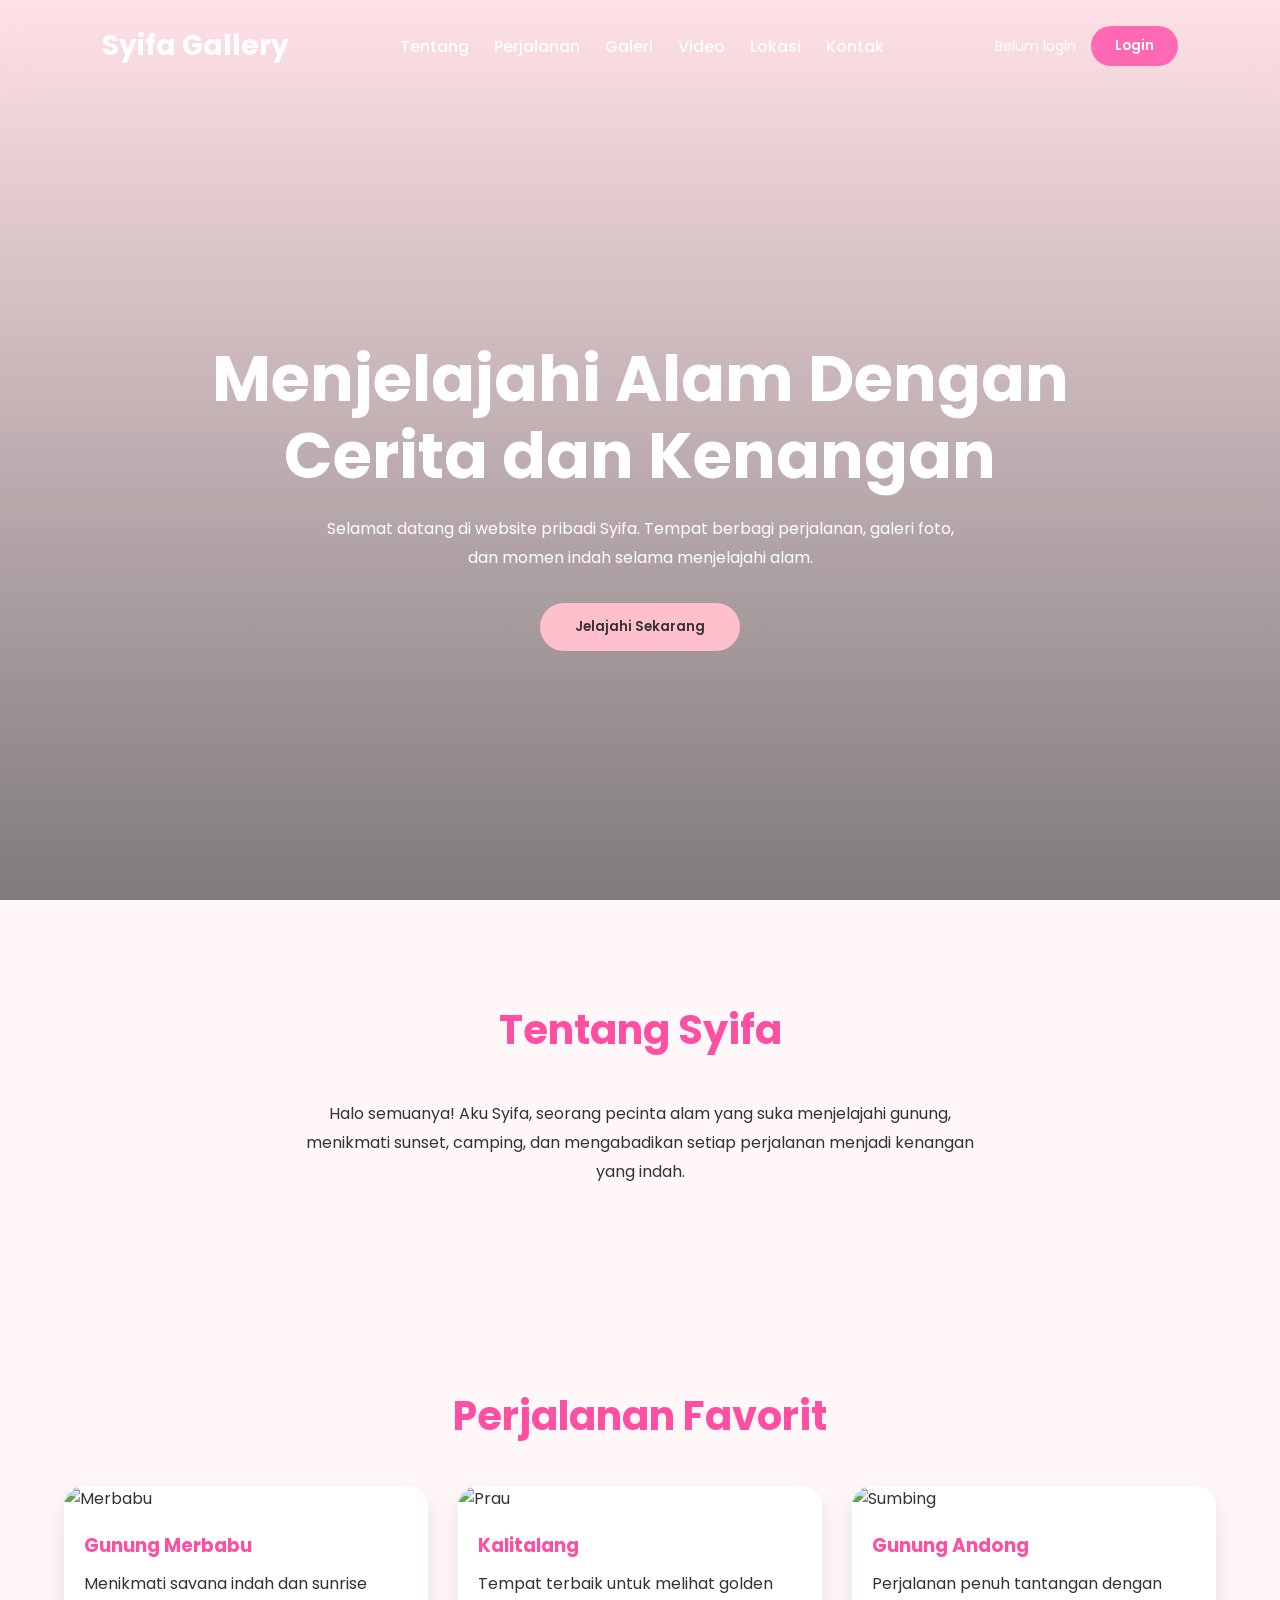
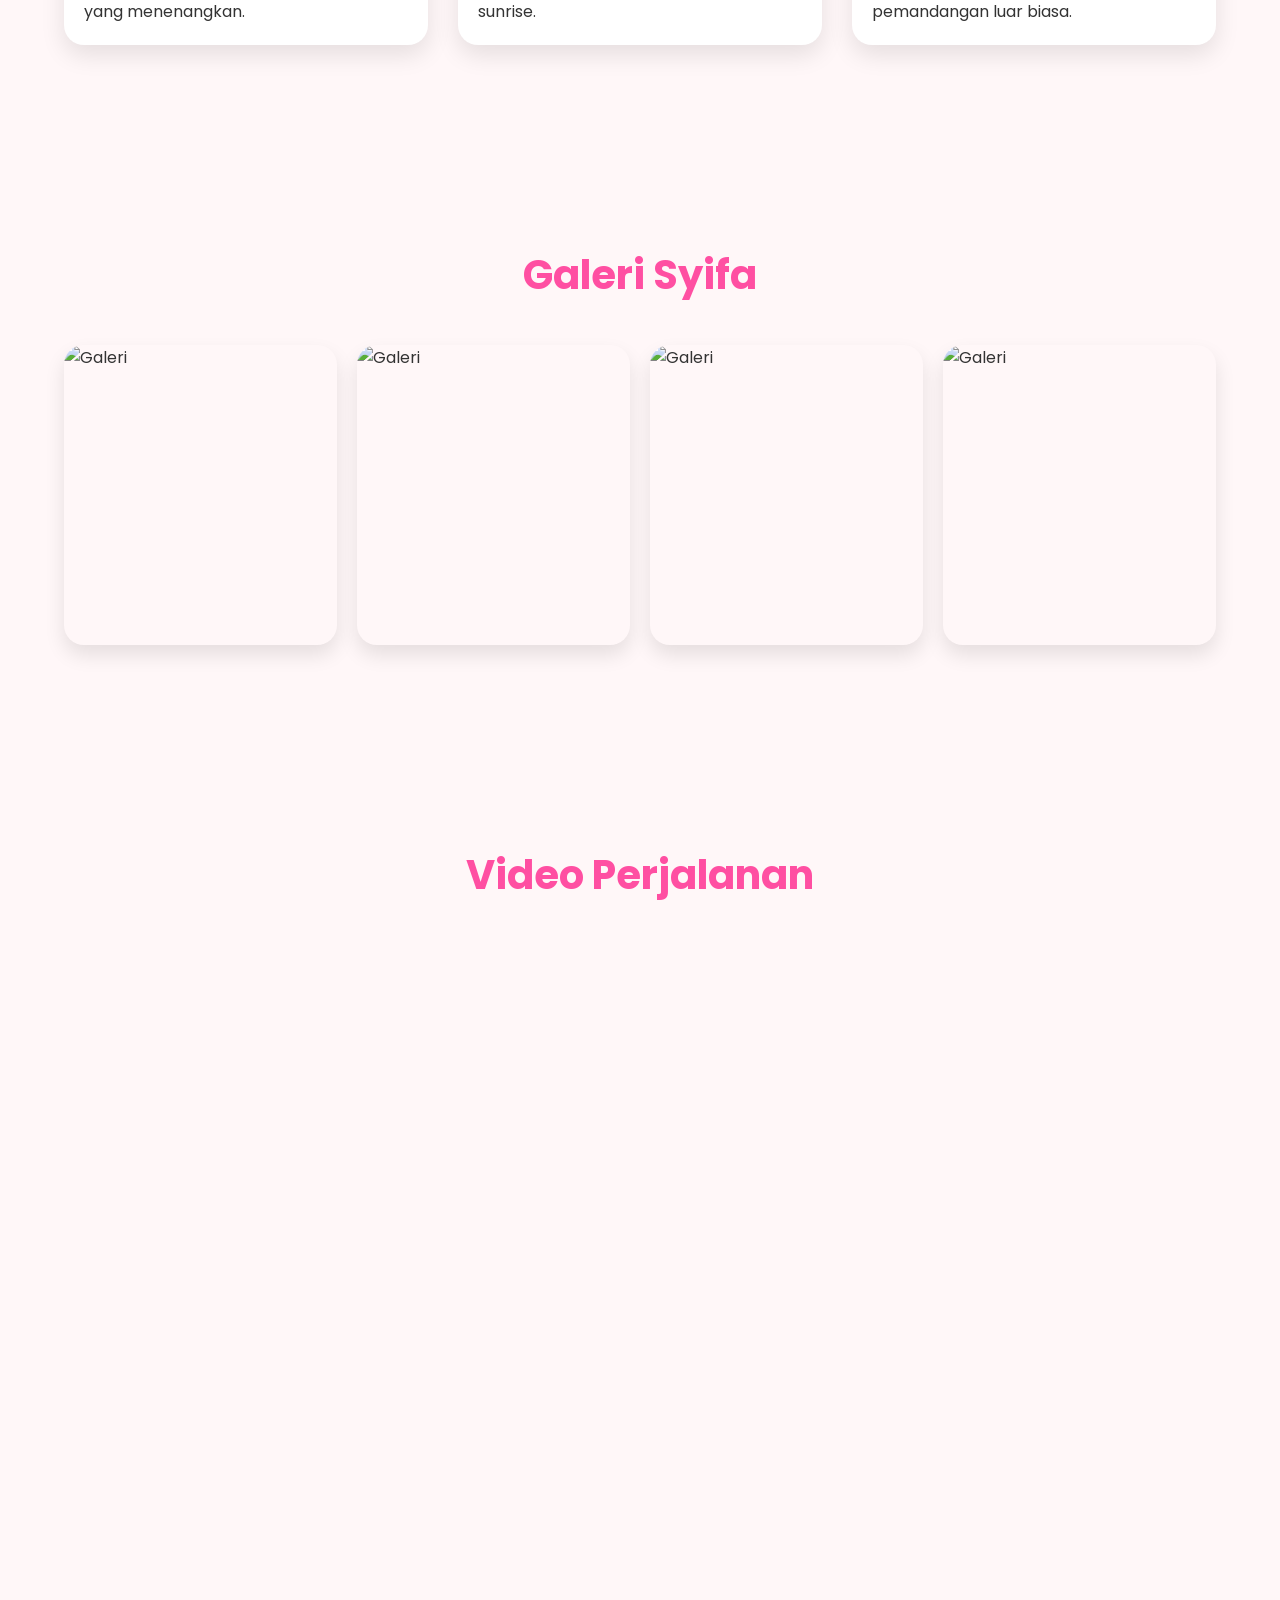
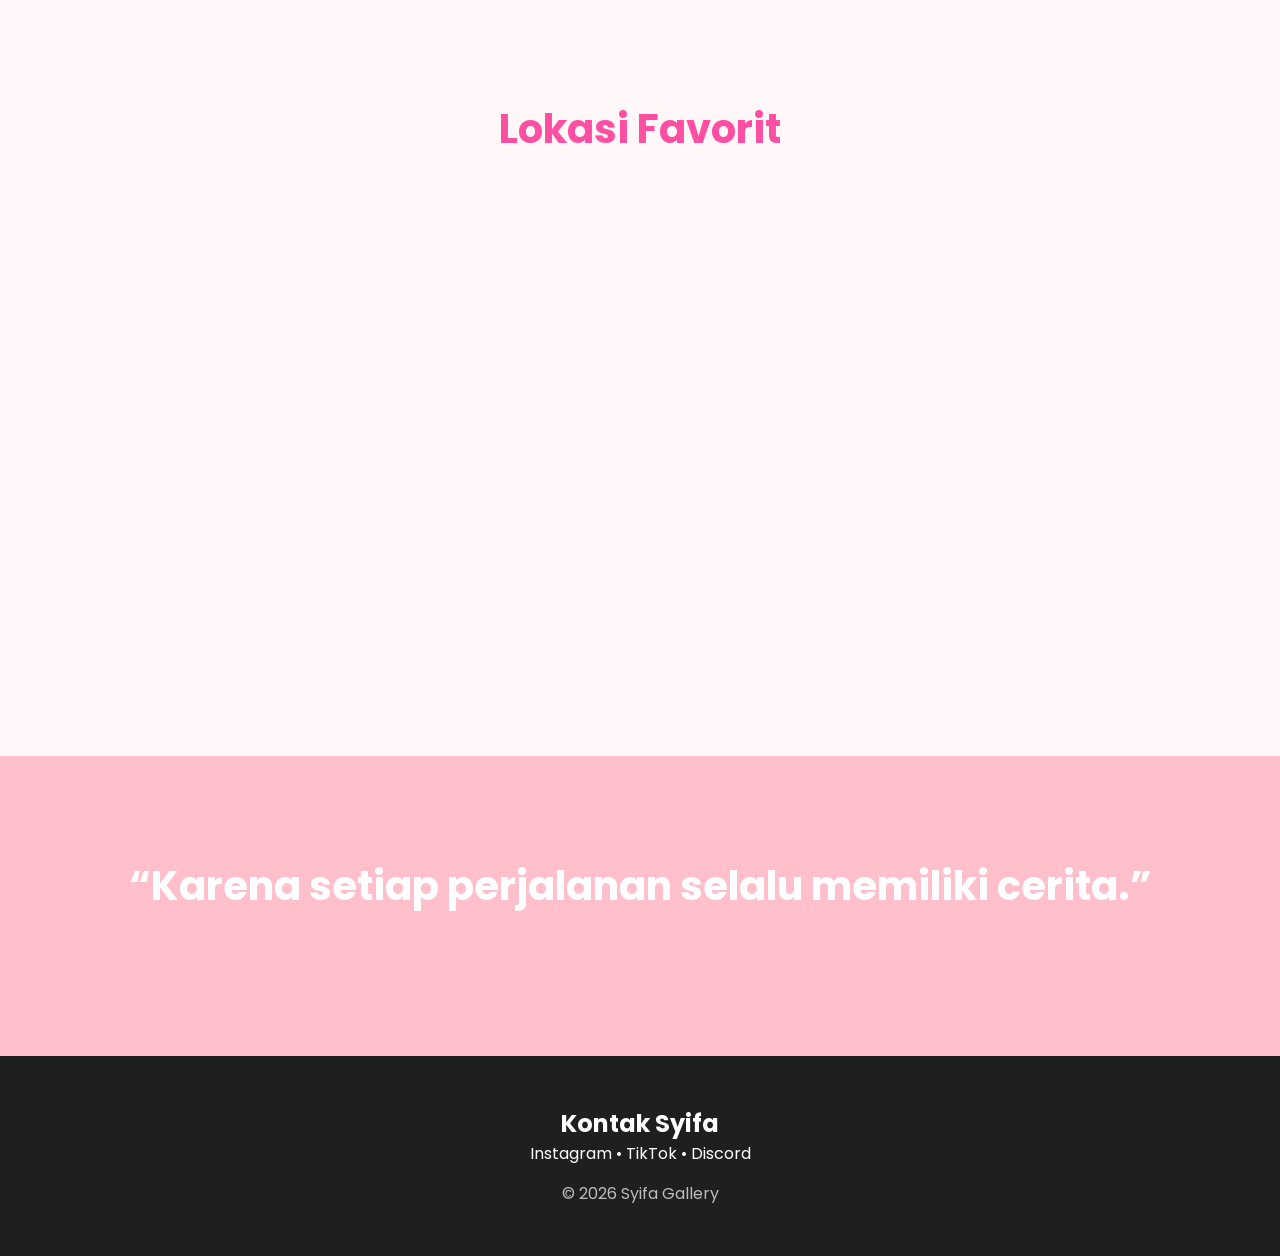
==== commit d08ceb1a: "Add files via upload" ====
--- a/index.html
+++ b/index.html
@@ -1,174 +1,238 @@
 <!DOCTYPE html>
-<html lang="en">
+<html lang="id">
 <head>
-    <meta charset="UTF-8">
-    <meta name="viewport" content="width=device-width, initial-scale=1.0">
-    <title>Inbox - DayNight Admin</title>
-    <script>if(localStorage.getItem("daynight-theme")==="carbon"){document.documentElement.classList.add("carbon");}</script>
-    <link rel="stylesheet" href="templatemo-daynight-style.css">
-    <!--
-
-TemplateMo 608 DayNight Admin
-
-https://templatemo.com/tm-608-daynight-admin
-
--->
+
+  <meta charset="UTF-8" />
+
+  <meta
+    name="viewport"
+    content="width=device-width, initial-scale=1.0" />
+
+  <title>Syifa Gallery</title>
+
+  <link rel="stylesheet" href="style.css" />
+
+  <link rel="preconnect" href="https://fonts.googleapis.com">
+  <link rel="preconnect" href="https://fonts.gstatic.com" crossorigin>
+
+  <link href="https://fonts.googleapis.com/css2?family=Poppins:wght@300;400;500;600;700&display=swap" rel="stylesheet">
+
 </head>
+
 <body>
-    <!-- Mobile Menu Overlay -->
-    <div class="mobile-menu-overlay"></div>
-    
-    <!-- Mobile Menu -->
-    <div class="mobile-menu">
-        <div class="mobile-menu-header">
-            <a href="index.html" class="logo"><div class="logo-icon"><svg viewBox="0 0 24 24" fill="currentColor"><path d="M12 2C6.48 2 2 6.48 2 12s4.48 10 10 10 10-4.48 10-10S17.52 2 12 2zm-2 15l-5-5 1.41-1.41L10 14.17l7.59-7.59L19 8l-9 9z"/></svg></div>DayNight</a>
-            <button class="mobile-menu-close" onclick="closeMobileMenu()"><svg viewBox="0 0 24 24" fill="none" stroke="currentColor" stroke-width="2"><line x1="18" y1="6" x2="6" y2="18"/><line x1="6" y1="6" x2="18" y2="18"/></svg></button>
-        </div>
-        <nav class="mobile-menu-nav">
-            <a href="index.html"><svg viewBox="0 0 24 24" fill="none" stroke="currentColor" stroke-width="2"><rect x="3" y="3" width="7" height="7" rx="1"/><rect x="14" y="3" width="7" height="7" rx="1"/><rect x="3" y="14" width="7" height="7" rx="1"/><rect x="14" y="14" width="7" height="7" rx="1"/></svg>Dashboard</a>
-            <a href="projects.html"><svg viewBox="0 0 24 24" fill="none" stroke="currentColor" stroke-width="2"><path d="M22 19a2 2 0 0 1-2 2H4a2 2 0 0 1-2-2V5a2 2 0 0 1 2-2h5l2 3h9a2 2 0 0 1 2 2z"/></svg>Projects</a>
-            <a href="inbox.html" class="active"><svg viewBox="0 0 24 24" fill="none" stroke="currentColor" stroke-width="2"><path d="M4 4h16c1.1 0 2 .9 2 2v12c0 1.1-.9 2-2 2H4c-1.1 0-2-.9-2-2V6c0-1.1.9-2 2-2z"/><polyline points="22,6 12,13 2,6"/></svg>Inbox</a>
-            <a href="analytics.html"><svg viewBox="0 0 24 24" fill="none" stroke="currentColor" stroke-width="2"><line x1="18" y1="20" x2="18" y2="10"/><line x1="12" y1="20" x2="12" y2="4"/><line x1="6" y1="20" x2="6" y2="14"/></svg>Analytics</a>
-            <a href="settings.html"><svg viewBox="0 0 24 24" fill="none" stroke="currentColor" stroke-width="2"><circle cx="12" cy="12" r="3"/><path d="M19.4 15a1.65 1.65 0 0 0 .33 1.82l.06.06a2 2 0 0 1 0 2.83 2 2 0 0 1-2.83 0l-.06-.06a1.65 1.65 0 0 0-1.82-.33 1.65 1.65 0 0 0-1 1.51V21a2 2 0 0 1-2 2 2 2 0 0 1-2-2v-.09A1.65 1.65 0 0 0 9 19.4a1.65 1.65 0 0 0-1.82.33l-.06.06a2 2 0 0 1-2.83 0 2 2 0 0 1 0-2.83l.06-.06a1.65 1.65 0 0 0 .33-1.82 1.65 1.65 0 0 0-1.51-1H3a2 2 0 0 1-2-2 2 2 0 0 1 2-2h.09A1.65 1.65 0 0 0 4.6 9a1.65 1.65 0 0 0-.33-1.82l-.06-.06a2 2 0 0 1 0-2.83 2 2 0 0 1 2.83 0l.06.06a1.65 1.65 0 0 0 1.82.33H9a1.65 1.65 0 0 0 1-1.51V3a2 2 0 0 1 2-2 2 2 0 0 1 2 2v.09a1.65 1.65 0 0 0 1 1.51 1.65 1.65 0 0 0 1.82-.33l.06-.06a2 2 0 0 1 2.83 0 2 2 0 0 1 0 2.83l-.06.06a1.65 1.65 0 0 0-.33 1.82V9a1.65 1.65 0 0 0 1.51 1H21a2 2 0 0 1 2 2 2 2 0 0 1-2 2h-.09a1.65 1.65 0 0 0-1.51 1z"/></svg>Settings</a>
-        </nav>
-        <div class="mobile-menu-footer"><a href="login.html" class="mobile-logout-btn"><svg viewBox="0 0 24 24" fill="none" stroke="currentColor" stroke-width="2"><path d="M9 21H5a2 2 0 0 1-2-2V5a2 2 0 0 1 2-2h4"/><polyline points="16 17 21 12 16 7"/><line x1="21" y1="12" x2="9" y2="12"/></svg>Logout</a>
-            <div class="theme-toggle">
-                <button class="theme-btn theme-btn-snow active" onclick="setTheme('snow')"><svg viewBox="0 0 24 24" fill="none" stroke="currentColor" stroke-width="2"><circle cx="12" cy="12" r="5"/><line x1="12" y1="1" x2="12" y2="3"/><line x1="12" y1="21" x2="12" y2="23"/><line x1="4.22" y1="4.22" x2="5.64" y2="5.64"/><line x1="18.36" y1="18.36" x2="19.78" y2="19.78"/><line x1="1" y1="12" x2="3" y2="12"/><line x1="21" y1="12" x2="23" y2="12"/><line x1="4.22" y1="19.78" x2="5.64" y2="18.36"/><line x1="18.36" y1="5.64" x2="19.78" y2="4.22"/></svg></button>
-                <button class="theme-btn theme-btn-carbon" onclick="setTheme('carbon')"><svg viewBox="0 0 24 24" fill="none" stroke="currentColor" stroke-width="2"><path d="M21 12.79A9 9 0 1 1 11.21 3 7 7 0 0 0 21 12.79z"/></svg></button>
-            </div>
-        </div>
-    </div>
-
-    <div class="app-container">
-        <!-- Top Navigation -->
-        <nav class="top-nav">
-            <div class="nav-container">
-                <div class="nav-left">
-                    <a href="index.html" class="logo"><div class="logo-icon"><svg viewBox="0 0 24 24" fill="currentColor"><path d="M12 2C6.48 2 2 6.48 2 12s4.48 10 10 10 10-4.48 10-10S17.52 2 12 2zm-2 15l-5-5 1.41-1.41L10 14.17l7.59-7.59L19 8l-9 9z"/></svg></div>DayNight</a>
-                    <div class="nav-menu">
-                        <div class="nav-item"><a href="index.html" class="nav-link"><svg viewBox="0 0 24 24" fill="none" stroke="currentColor" stroke-width="2"><rect x="3" y="3" width="7" height="7" rx="1"/><rect x="14" y="3" width="7" height="7" rx="1"/><rect x="3" y="14" width="7" height="7" rx="1"/><rect x="14" y="14" width="7" height="7" rx="1"/></svg>Dashboard</a></div>
-                        <div class="nav-item"><a href="projects.html" class="nav-link"><svg viewBox="0 0 24 24" fill="none" stroke="currentColor" stroke-width="2"><path d="M22 19a2 2 0 0 1-2 2H4a2 2 0 0 1-2-2V5a2 2 0 0 1 2-2h5l2 3h9a2 2 0 0 1 2 2z"/></svg>Projects</a></div>
-                        <div class="nav-item"><a href="inbox.html" class="nav-link active"><svg viewBox="0 0 24 24" fill="none" stroke="currentColor" stroke-width="2"><path d="M4 4h16c1.1 0 2 .9 2 2v12c0 1.1-.9 2-2 2H4c-1.1 0-2-.9-2-2V6c0-1.1.9-2 2-2z"/><polyline points="22,6 12,13 2,6"/></svg>Inbox</a></div>
-                        <div class="nav-item"><a href="analytics.html" class="nav-link"><svg viewBox="0 0 24 24" fill="none" stroke="currentColor" stroke-width="2"><line x1="18" y1="20" x2="18" y2="10"/><line x1="12" y1="20" x2="12" y2="4"/><line x1="6" y1="20" x2="6" y2="14"/></svg>Analytics</a></div>
-                        <div class="nav-item"><a href="settings.html" class="nav-link"><svg viewBox="0 0 24 24" fill="none" stroke="currentColor" stroke-width="2"><circle cx="12" cy="12" r="3"/><path d="M19.4 15a1.65 1.65 0 0 0 .33 1.82l.06.06a2 2 0 0 1 0 2.83 2 2 0 0 1-2.83 0l-.06-.06a1.65 1.65 0 0 0-1.82-.33 1.65 1.65 0 0 0-1 1.51V21a2 2 0 0 1-2 2 2 2 0 0 1-2-2v-.09A1.65 1.65 0 0 0 9 19.4a1.65 1.65 0 0 0-1.82.33l-.06.06a2 2 0 0 1-2.83 0 2 2 0 0 1 0-2.83l.06-.06a1.65 1.65 0 0 0 .33-1.82 1.65 1.65 0 0 0-1.51-1H3a2 2 0 0 1-2-2 2 2 0 0 1 2-2h.09A1.65 1.65 0 0 0 4.6 9a1.65 1.65 0 0 0-.33-1.82l-.06-.06a2 2 0 0 1 0-2.83 2 2 0 0 1 2.83 0l.06.06a1.65 1.65 0 0 0 1.82.33H9a1.65 1.65 0 0 0 1-1.51V3a2 2 0 0 1 2-2 2 2 0 0 1 2 2v.09a1.65 1.65 0 0 0 1 1.51 1.65 1.65 0 0 0 1.82-.33l.06-.06a2 2 0 0 1 2.83 0 2 2 0 0 1 0 2.83l-.06.06a1.65 1.65 0 0 0-.33 1.82V9a1.65 1.65 0 0 0 1.51 1H21a2 2 0 0 1 2 2 2 2 0 0 1-2 2h-.09a1.65 1.65 0 0 0-1.51 1z"/></svg>Settings</a></div>
-                    </div>
-                </div>
-                <div class="nav-right">
-                    <div class="theme-toggle">
-                        <button class="theme-btn theme-btn-snow active" onclick="setTheme('snow')"><svg viewBox="0 0 24 24" fill="none" stroke="currentColor" stroke-width="2"><circle cx="12" cy="12" r="5"/><line x1="12" y1="1" x2="12" y2="3"/><line x1="12" y1="21" x2="12" y2="23"/><line x1="4.22" y1="4.22" x2="5.64" y2="5.64"/><line x1="18.36" y1="18.36" x2="19.78" y2="19.78"/><line x1="1" y1="12" x2="3" y2="12"/><line x1="21" y1="12" x2="23" y2="12"/><line x1="4.22" y1="19.78" x2="5.64" y2="18.36"/><line x1="18.36" y1="5.64" x2="19.78" y2="4.22"/></svg></button>
-                        <button class="theme-btn theme-btn-carbon" onclick="setTheme('carbon')"><svg viewBox="0 0 24 24" fill="none" stroke="currentColor" stroke-width="2"><path d="M21 12.79A9 9 0 1 1 11.21 3 7 7 0 0 0 21 12.79z"/></svg></button>
-                    </div>
-                    <button class="user-menu"><div class="user-avatar">A</div><span class="user-name">Alex</span></button><a href="login.html" class="btn-logout" title="Logout"><svg viewBox="0 0 24 24" fill="none" stroke="currentColor" stroke-width="2"><path d="M9 21H5a2 2 0 0 1-2-2V5a2 2 0 0 1 2-2h4"/><polyline points="16 17 21 12 16 7"/><line x1="21" y1="12" x2="9" y2="12"/></svg></a>
-                    <button class="mobile-menu-btn" onclick="toggleMobileMenu()"><svg viewBox="0 0 24 24" fill="none" stroke="currentColor" stroke-width="2"><line x1="3" y1="12" x2="21" y2="12"/><line x1="3" y1="6" x2="21" y2="6"/><line x1="3" y1="18" x2="21" y2="18"/></svg></button>
-                </div>
-            </div>
-        </nav>
-
-        <!-- Main Content -->
-        <main class="main-content">
-            <div class="page-header" style="display: flex; justify-content: space-between; align-items: flex-start;">
-                <div>
-                    <h1 class="greeting">Inbox</h1>
-                    <p class="greeting-sub">You have 3 unread messages</p>
-                </div>
-                <button class="btn btn-primary"><svg viewBox="0 0 24 24" fill="none" stroke="currentColor" stroke-width="2"><line x1="12" y1="5" x2="12" y2="19"/><line x1="5" y1="12" x2="19" y2="12"/></svg>Compose</button>
-            </div>
-
-            <!-- Inbox Split Pane -->
-            <div class="inbox-container">
-                <!-- Message List -->
-                <div class="inbox-list">
-                    <div class="inbox-header">
-                        <div class="inbox-search">
-                            <svg viewBox="0 0 24 24" fill="none" stroke="currentColor" stroke-width="2"><circle cx="11" cy="11" r="8"/><line x1="21" y1="21" x2="16.65" y2="16.65"/></svg>
-                            <input type="text" placeholder="Search messages...">
-                        </div>
-                    </div>
-                    <div class="message-list">
-                        <div class="message-item active unread" onclick="selectMessage(this, 0)">
-                            <div class="message-avatar">SC</div>
-                            <div class="message-content">
-                                <div class="message-header"><span class="message-sender">Sarah Chen</span><span class="message-time">9:45 AM</span></div>
-                                <div class="message-subject">Project Update: Q1 Dashboard Redesign</div>
-                                <div class="message-preview">Hi Alex, I wanted to give you a quick update on the Q1 dashboard...</div>
-                            </div>
-                        </div>
-                        <div class="message-item unread" onclick="selectMessage(this, 1)">
-                            <div class="message-avatar" style="background: var(--success);">AB</div>
-                            <div class="message-content">
-                                <div class="message-header"><span class="message-sender">Analytics Bot</span><span class="message-time">8:00 AM</span></div>
-                                <div class="message-subject">Weekly Analytics Report</div>
-                                <div class="message-preview">Here's your weekly analytics summary for December 25-31...</div>
-                            </div>
-                        </div>
-                        <div class="message-item unread" onclick="selectMessage(this, 2)">
-                            <div class="message-avatar" style="background: #A855F7;">HR</div>
-                            <div class="message-content">
-                                <div class="message-header"><span class="message-sender">HR Team</span><span class="message-time">Yesterday</span></div>
-                                <div class="message-subject">New Team Member Introduction</div>
-                                <div class="message-preview">We're excited to announce that Michael Torres will be joining...</div>
-                            </div>
-                        </div>
-                        <div class="message-item" onclick="selectMessage(this, 0)">
-                            <div class="message-avatar" style="background: var(--warning);">MT</div>
-                            <div class="message-content">
-                                <div class="message-header"><span class="message-sender">Michael Torres</span><span class="message-time">Dec 30</span></div>
-                                <div class="message-subject">Re: API Documentation Review</div>
-                                <div class="message-preview">Thanks for the feedback! I've made the changes you suggested...</div>
-                            </div>
-                        </div>
-                        <div class="message-item" onclick="selectMessage(this, 0)">
-                            <div class="message-avatar" style="background: var(--success);">EW</div>
-                            <div class="message-content">
-                                <div class="message-header"><span class="message-sender">Emma Wilson</span><span class="message-time">Dec 29</span></div>
-                                <div class="message-subject">Design Review Meeting Notes</div>
-                                <div class="message-preview">Hi team, here are the notes from today's design review...</div>
-                            </div>
-                        </div>
-                        <div class="message-item" onclick="selectMessage(this, 0)">
-                            <div class="message-avatar" style="background: #A855F7;">JL</div>
-                            <div class="message-content">
-                                <div class="message-header"><span class="message-sender">James Lee</span><span class="message-time">Dec 28</span></div>
-                                <div class="message-subject">Code Review: Authentication Module</div>
-                                <div class="message-preview">I've completed the code review for the auth module. Overall looks...</div>
-                            </div>
-                        </div>
-                    </div>
-                </div>
-
-                <!-- Message View -->
-                <div class="message-view">
-                    <div class="message-view-header">
-                        <h2 class="message-view-subject">Project Update: Q1 Dashboard Redesign</h2>
-                        <div class="message-view-meta">
-                            <div class="message-view-sender">
-                                <div class="message-avatar">SC</div>
-                                <div><div class="message-view-sender-name">Sarah Chen</div><div class="message-view-sender-email">sarah.chen@company.com</div></div>
-                            </div>
-                            <div class="message-view-date">Jan 2, 2026 at 9:45 AM</div>
-                        </div>
-                    </div>
-                    <div class="message-view-body">
-                        <p>Hi Alex,</p>
-                        <p>I wanted to give you a quick update on the Q1 dashboard redesign project. We've completed the wireframes and initial mockups, and the team is ready to move into the development phase.</p>
-                        <p>Key highlights from our progress:</p>
-                        <p>• User research completed with 15 participants<br>• 3 design concepts presented to stakeholders<br>• Final direction approved by leadership<br>• Development sprint starting next Monday</p>
-                        <p>Could we schedule a quick sync tomorrow to go over the technical requirements? Let me know what time works best for you.</p>
-                        <p>Best regards,<br>Sarah</p>
-                    </div>
-                    <div class="message-view-reply">
-                        <textarea class="reply-input" placeholder="Type your reply..."></textarea>
-                        <div class="reply-actions">
-                            <button class="btn btn-secondary"><svg viewBox="0 0 24 24" fill="none" stroke="currentColor" stroke-width="2" style="width: 16px; height: 16px;"><path d="M21.44 11.05l-9.19 9.19a6 6 0 0 1-8.49-8.49l9.19-9.19a4 4 0 0 1 5.66 5.66l-9.2 9.19a2 2 0 0 1-2.83-2.83l8.49-8.48"/></svg>Attach</button>
-                            <button class="btn btn-primary"><svg viewBox="0 0 24 24" fill="none" stroke="currentColor" stroke-width="2" style="width: 16px; height: 16px;"><line x1="22" y1="2" x2="11" y2="13"/><polygon points="22 2 15 22 11 13 2 9 22 2"/></svg>Send Reply</button>
-                        </div>
-                    </div>
-                </div>
-            </div>
-        </main>
-
-        <footer class="footer"><p>&copy; 2026 DayNight Admin. Designed by <a href="https://www.templatemo.com" target="_blank" rel="nofollow">TemplateMo</a></p></footer>
-    </div>
-    <script src="templatemo-daynight-script.js"></script>
+
+  <!-- HERO -->
+  <header class="hero">
+
+    <nav>
+
+      <h2 class="logo">Syifa Gallery</h2>
+
+      <ul>
+        <li><a href="#tentang">Tentang</a></li>
+        <li><a href="#perjalanan">Perjalanan</a></li>
+        <li><a href="#galeri">Galeri</a></li>
+        <li><a href="#video">Video</a></li>
+        <li><a href="#maps">Lokasi</a></li>
+        <li><a href="#kontak">Kontak</a></li>
+      </ul>
+
+      <!-- LOGIN -->
+      <div class="auth-area">
+
+        <p id="userInfo">
+          Belum login
+        </p>
+
+        <div id="authArea">
+
+          <button onclick="goLogin()" class="nav-cta">
+            Login
+          </button>
+
+        </div>
+
+      </div>
+
+    </nav>
+
+    <!-- HERO CONTENT -->
+    <div class="hero-content">
+
+      <h1>
+        Menjelajahi Alam Dengan Cerita dan Kenangan
+      </h1>
+
+      <p>
+        Selamat datang di website pribadi Syifa.
+        Tempat berbagi perjalanan, galeri foto,
+        dan momen indah selama menjelajahi alam.
+      </p>
+
+      <button onclick="welcomeAlert()" class="btn">
+        Jelajahi Sekarang
+      </button>
+
+    </div>
+
+  </header>
+
+  <!-- TENTANG -->
+  <section id="tentang" class="about fade-up">
+
+    <div class="container">
+
+      <h2>Tentang Syifa</h2>
+
+      <p>
+        Halo semuanya! Aku Syifa, seorang pecinta alam
+        yang suka menjelajahi gunung, menikmati sunset,
+        camping, dan mengabadikan setiap perjalanan
+        menjadi kenangan yang indah.
+      </p>
+
+    </div>
+
+  </section>
+
+  <!-- PERJALANAN -->
+  <section id="perjalanan" class="journey fade-up">
+
+    <div class="container">
+
+      <h2>Perjalanan Favorit</h2>
+
+      <div class="cards">
+
+        <div class="card">
+
+          <img src="images/merbabu.jpg" alt="Merbabu">
+
+          <h3>Gunung Merbabu</h3>
+
+          <p>
+            Menikmati savana indah dan sunrise yang menenangkan.
+          </p>
+
+        </div>
+
+        <div class="card">
+
+          <img src="images/kali.jpg" alt="Prau">
+
+          <h3>Kalitalang</h3>
+
+          <p>
+            Tempat terbaik untuk melihat golden sunrise.
+          </p>
+
+        </div>
+
+        <div class="card">
+
+          <img src="images/andong.jpg" alt="Sumbing">
+
+          <h3>Gunung Andong</h3>
+
+          <p>
+            Perjalanan penuh tantangan dengan pemandangan luar biasa.
+          </p>
+
+        </div>
+
+      </div>
+
+    </div>
+
+  </section>
+
+  <!-- GALERI -->
+  <section id="galeri" class="gallery fade-up">
+
+    <div class="container">
+
+      <h2>Galeri Syifa</h2>
+
+      <div class="gallery-grid">
+
+        <img src="images/gallery1.jpeg" alt="Galeri">
+
+        <img src="images/gallery2.jpeg" alt="Galeri">
+
+        <img src="images/gallery3.jpeg" alt="Galeri">
+
+        <img src="images/gallery4.jpeg" alt="Galeri">
+
+      </div>
+
+    </div>
+
+  </section>
+
+  <!-- VIDEO -->
+  <section id="video" class="video-section fade-up">
+
+    <div class="container">
+
+      <h2>Video Perjalanan</h2>
+
+      <iframe width="972" height="547" src="https://www.youtube.com/embed/WkEpw5r_SjQ"
+title="*Eps.1* - *Teori Bumi Datar* - Mengapa Kian Banyak yang Percaya Bumi itu
+DATAR ?" frameborder="0" allow="accelerometer; autoplay; clipboard-write; encryptedmedia; gyroscope; picture-in-picture; web-share" referrerpolicy="strict-origin-when-crossorigin" allowfullscreen></iframe> 
+
+    </div>
+
+  </section>
+
+  <!-- MAPS -->
+  <section id="maps" class="map-section fade-up">
+
+    <div class="container">
+
+      <h2>Lokasi Favorit</h2>
+
+      <iframe src="https://www.google.com/maps/embed?pb=!1m18!1m12!1m3!
+1d3952.899581696843!2d110.3928100740499!3d-7.800455306955081!2m3!1f0!2f0!3f0!
+3m2!1i1024!2i768!4f13.1!3m3!1m2!1s0x2e7a57669d43fe55%3A0x75fae1bb400d4da5!
+2sSMA%20Negeri%208%20Yogyakarta!5e0!3m2!1sen!2sid!4v1778126595811!5m2!1sen!
+2sid" width="600" height="450" style="border:0;" allowfullscreen="" loading="lazy"
+referrerpolicy="no-referrer-when-downgrade"></iframe> 
+
+    </div>
+
+  </section>
+
+  <!-- QUOTE -->
+  <section class="quote fade-up">
+
+    <div class="container">
+
+      <h2>
+        “Karena setiap perjalanan selalu memiliki cerita.”
+      </h2>
+
+    </div>
+
+  </section>
+
+  <!-- FOOTER -->
+  <footer id="kontak">
+
+    <h2>Kontak Syifa</h2>
+
+    <p>
+      Instagram • TikTok • Discord
+    </p>
+
+    <p class="copy">
+      © 2026 Syifa Gallery
+    </p>
+
+  </footer>
+
+  <!-- SCRIPT -->
+  <script src="script.js"></script>
+  <script src="js/welcome.js"></script>
+
 </body>
-</html>
+</html>
--- a/style.css
+++ b/style.css
@@ -0,0 +1,298 @@
+*{
+  margin:0;
+  padding:0;
+  box-sizing:border-box;
+  font-family:'Poppins',sans-serif;
+}
+
+html{
+  scroll-behavior:smooth;
+}
+
+body{
+  background:#fff7f8;
+  color:#333;
+}
+
+/* HERO */
+.hero{
+  height:100vh;
+  background:
+  linear-gradient(
+    rgba(255,192,203,0.4),
+    rgba(0,0,0,0.5)
+  ),
+  url('images/bg.jpg');
+
+  background-size:cover;
+  background-position:center;
+
+  display:flex;
+  flex-direction:column;
+}
+
+/* NAVBAR */
+nav{
+  display:flex;
+  justify-content:space-between;
+  align-items:center;
+  padding:25px 8%;
+  color:white;
+  backdrop-filter:blur(10px);
+}
+
+.logo{
+  font-size:28px;
+  font-weight:700;
+  color:white;
+}
+
+nav ul{
+  display:flex;
+  align-items:center;
+  list-style:none;
+  gap:25px;
+}
+
+nav ul li a{
+  color:white;
+  text-decoration:none;
+  font-weight:500;
+  transition:0.3s;
+}
+
+nav ul li a:hover{
+  color:#ffb6d9;
+}
+
+/* LOGIN AREA */
+.auth-area{
+  display:flex;
+  align-items:center;
+  gap:15px;
+}
+
+#userInfo{
+  color:white;
+  font-size:14px;
+}
+
+.nav-cta{
+  padding:10px 24px;
+  border:none;
+  border-radius:30px;
+  background:#ff69b4;
+  color:white;
+  cursor:pointer;
+  font-weight:600;
+  transition:0.3s;
+}
+
+.nav-cta:hover{
+  background:#ff4fa2;
+  transform:translateY(-2px);
+}
+
+/* HERO CONTENT */
+.hero-content{
+  flex:1;
+  display:flex;
+  flex-direction:column;
+  justify-content:center;
+  align-items:center;
+  text-align:center;
+  color:white;
+  padding:20px;
+}
+
+.hero-content h1{
+  font-size:4rem;
+  max-width:900px;
+  line-height:1.2;
+}
+
+.hero-content p{
+  margin-top:20px;
+  max-width:650px;
+  line-height:1.8;
+}
+
+/* BUTTON */
+.btn{
+  margin-top:30px;
+  padding:14px 35px;
+  background:pink;
+  color:#333;
+  border:none;
+  border-radius:50px;
+  font-weight:600;
+  cursor:pointer;
+  transition:0.3s;
+}
+
+.btn:hover{
+  transform:scale(1.05);
+  background:#ffb6d9;
+}
+
+/* CONTAINER */
+.container{
+  width:90%;
+  max-width:1200px;
+  margin:auto;
+}
+
+/* SECTION */
+section{
+  padding:100px 0;
+}
+
+section h2{
+  text-align:center;
+  margin-bottom:40px;
+  font-size:2.5rem;
+  color:#ff4fa2;
+}
+
+/* ABOUT */
+.about p{
+  text-align:center;
+  max-width:700px;
+  margin:auto;
+  line-height:1.8;
+}
+
+/* CARDS */
+.cards{
+  display:grid;
+  grid-template-columns:
+  repeat(auto-fit,minmax(280px,1fr));
+
+  gap:30px;
+}
+
+.card{
+  background:white;
+  border-radius:20px;
+  overflow:hidden;
+  box-shadow:0 10px 25px rgba(0,0,0,0.1);
+  transition:0.3s;
+}
+
+.card:hover{
+  transform:translateY(-10px);
+}
+
+.card img{
+  width:100%;
+  height:250px;
+  object-fit:cover;
+}
+
+.card h3{
+  padding:20px 20px 10px;
+  color:#ff4fa2;
+}
+
+.card p{
+  padding:0 20px 20px;
+  line-height:1.7;
+}
+
+/* GALLERY */
+.gallery-grid{
+  display:grid;
+
+  grid-template-columns:
+  repeat(auto-fit,minmax(250px,1fr));
+
+  gap:20px;
+}
+
+.gallery-grid img{
+  width:100%;
+  height:300px;
+  object-fit:cover;
+  border-radius:20px;
+  transition:0.3s;
+  box-shadow:0 10px 20px rgba(0,0,0,0.1);
+}
+
+.gallery-grid img:hover{
+  transform:scale(1.03);
+}
+
+/* VIDEO */
+.video-section iframe{
+  border-radius:20px;
+  width:100%;
+}
+
+/* MAP */
+.map-section iframe{
+  border-radius:20px;
+  width:100%;
+}
+
+/* QUOTE */
+.quote{
+  background:pink;
+  color:white;
+  text-align:center;
+}
+
+.quote h2{
+  color:white;
+}
+
+/* FOOTER */
+footer{
+  background:#1f1f1f;
+  color:white;
+  text-align:center;
+  padding:50px 20px;
+}
+
+.copy{
+  margin-top:15px;
+  opacity:0.7;
+}
+
+/* ANIMATION */
+.fade-up{
+  opacity:0;
+  transform:translateY(30px);
+  transition:all 1s ease;
+}
+
+.fade-up.show{
+  opacity:1;
+  transform:translateY(0);
+}
+
+/* RESPONSIVE */
+@media(max-width:768px){
+
+  nav{
+    flex-direction:column;
+    gap:20px;
+  }
+
+  nav ul{
+    flex-wrap:wrap;
+    justify-content:center;
+  }
+
+  .hero-content h1{
+    font-size:2.5rem;
+  }
+
+  .hero-content p{
+    font-size:14px;
+  }
+
+  .auth-area{
+    flex-direction:column;
+  }
+
+}
